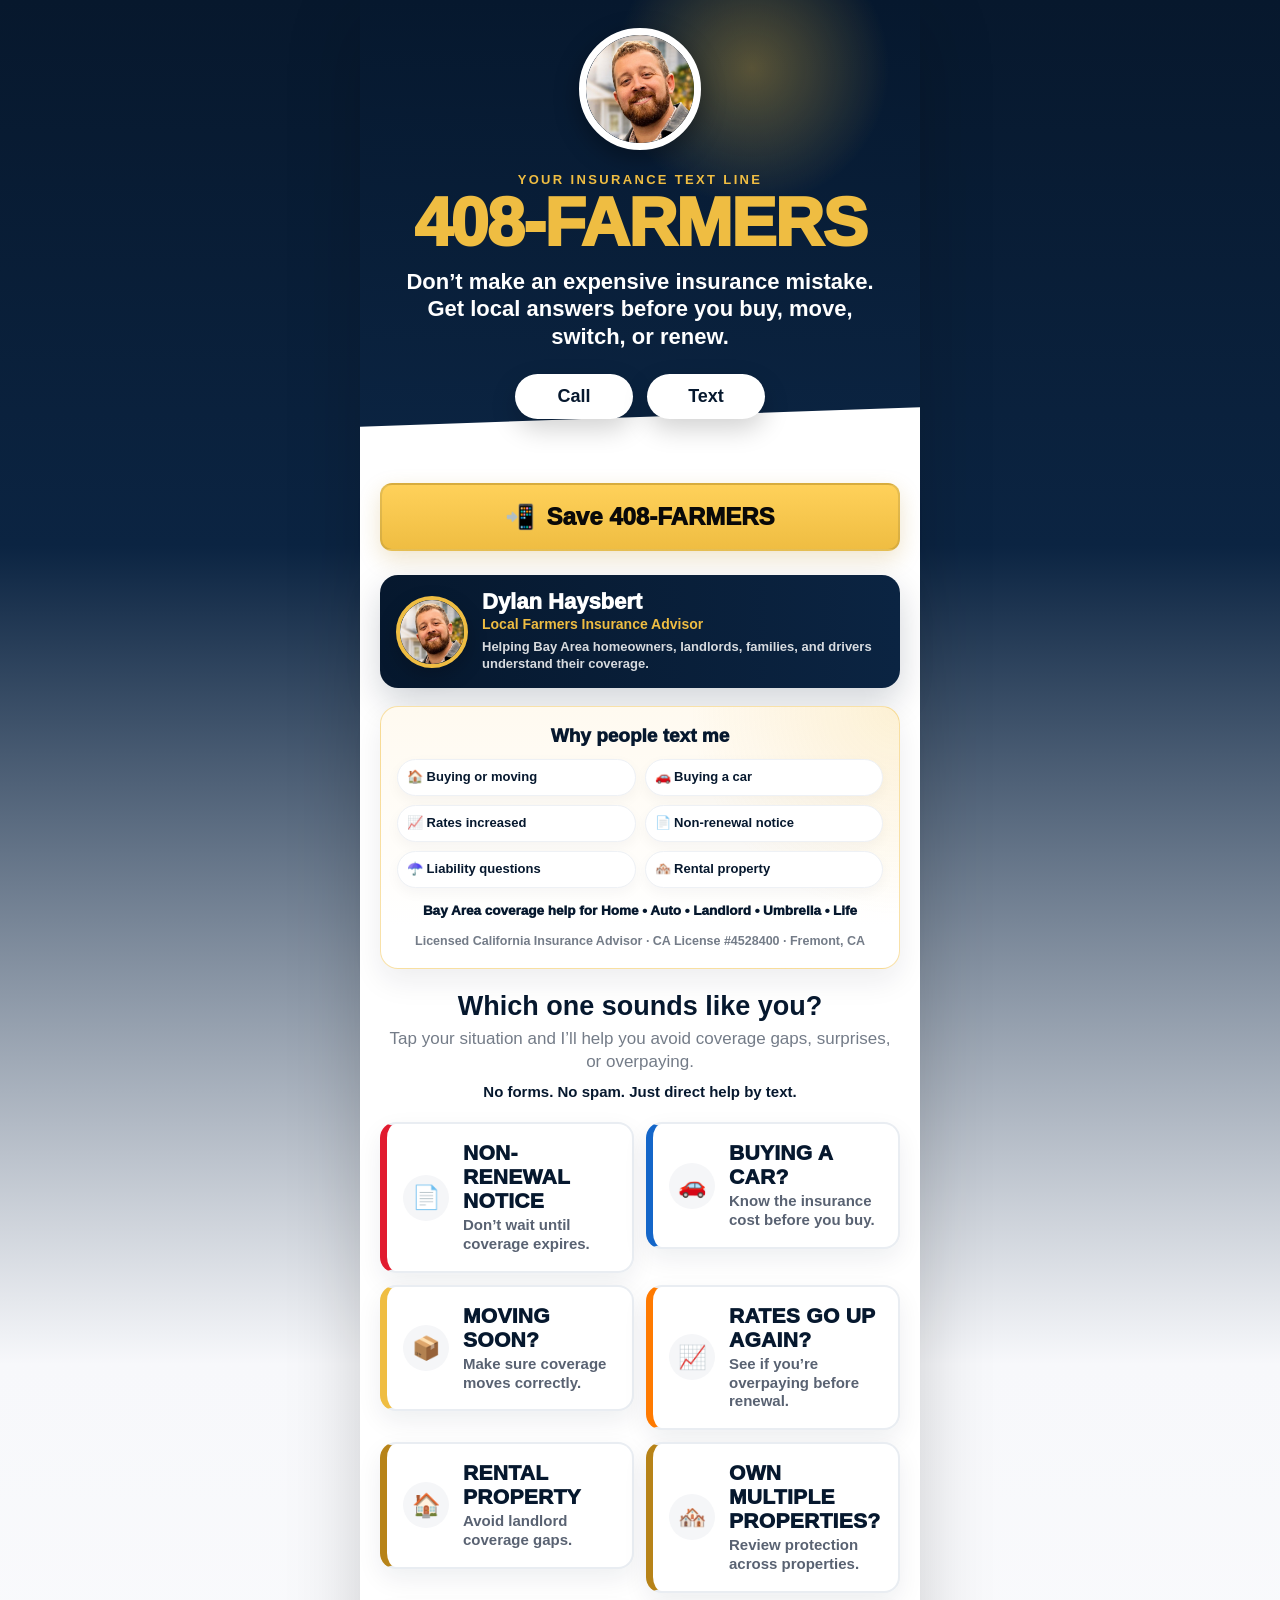
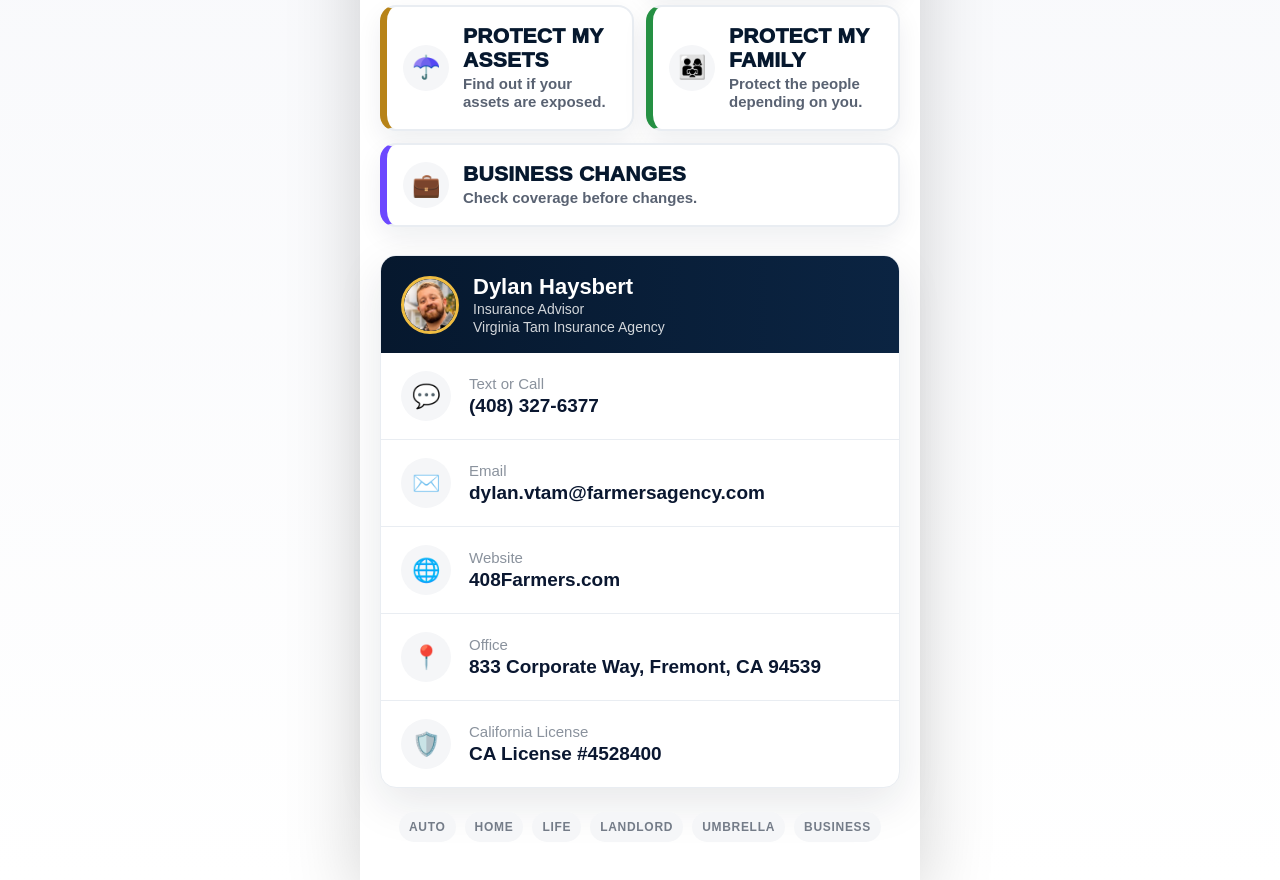
==== index.html @ d29f22a7 "Add files via upload" ====
<!doctype html>
<html lang="en">
<head>
  <meta charset="utf-8" />
  <meta name="viewport" content="width=device-width, initial-scale=1" />
  <title>408-FARMERS | Your Insurance Text Line</title>
  <meta name="description" content="Save Dylan Haysbert, Insurance Advisor with Virginia Tam Insurance Agency. Before you buy, move, switch, or make insurance changes, text 408-FARMERS." />
  <meta property="og:title" content="408-FARMERS | Your Insurance Text Line" />
  <meta property="og:description" content="Before you make changes, text me first. Tap your situation and send a quick pre-filled text." />
  <meta property="og:type" content="website" />
  <meta property="og:image" content="/assets/dylan-headshot.png" />
  <link rel="icon" href="/assets/dylan-headshot.png" />
  <link rel="stylesheet" href="styles.css" />
</head>
<body>
  <main class="page" aria-label="408-FARMERS text line">
    <section class="hero">
      <div class="hero-bg"></div>
      <img class="avatar" src="assets/dylan-headshot.png" alt="Dylan Haysbert" />
      <p class="kicker">Your Insurance Text Line</p>
      <h1>408-FARMERS</h1>
      <p class="subhead">Don’t make an expensive insurance mistake. Get local answers before you buy, move, switch, or renew.</p>

      <div class="quick-actions" aria-label="Quick actions">
        <a href="tel:4083276377" aria-label="Call Dylan" onclick="trackEvent('CallClicked', {location: 'hero'})">Call</a>
        <a href="sms:+14083276377&body=Hi%20Dylan%2C%20I%20have%20an%20insurance%20question." aria-label="Text Dylan" onclick="trackEvent('TextClicked', {category: 'general', location: 'hero'})">Text</a>
      </div>
    </section>

    <section class="content">
      <a class="primary-btn" href="contact.vcf" download="Dylan-Haysbert-408-FARMERS.vcf" onclick="trackEvent('SaveContactClicked')">
        <span>📲</span> Save 408-FARMERS
      </a>


      <section class="top-advisor-card" aria-label="Dylan Haysbert local insurance advisor">
        <img src="assets/dylan-headshot.png" alt="Dylan Haysbert" />
        <div>
          <strong>Dylan Haysbert</strong>
          <span>Local Farmers Insurance Advisor</span>
          <small>Helping Bay Area homeowners, landlords, families, and drivers understand their coverage.</small>
        </div>
      </section>


      <section class="reason-card" aria-label="Why people text Dylan">
        <p class="reason-kicker">Why people text me</p>
        <div class="reason-grid">
          <span>🏠 Buying or moving</span>
          <span>🚗 Buying a car</span>
          <span>📈 Rates increased</span>
          <span>📄 Non-renewal notice</span>
          <span>☂️ Liability questions</span>
          <span>🏘️ Rental property</span>
        </div>
        <p class="proof-line">Bay Area coverage help for Home • Auto • Landlord • Umbrella • Life</p>
        <p class="license-line">Licensed California Insurance Advisor · CA License #4528400 · Fremont, CA</p>
      </section>

      <section class="intro">
        <h2>Which one sounds like you?</h2>
        <p>Tap your situation and I’ll help you avoid coverage gaps, surprises, or overpaying.</p>
        <p class="trust-note">No forms. No spam. Just direct help by text.</p>
      </section>

      <section class="intent-grid" aria-label="Insurance help buttons">
        <article class="intent-item notice" data-key="notice">
          <button class="intent-card" type="button" aria-expanded="false" aria-controls="panel-notice">
            <span class="emoji">📄</span>
            <span><strong>NON-RENEWAL NOTICE</strong><small>Don’t wait until coverage expires.</small></span>
          </button>
          <div class="inline-launcher" id="panel-notice" hidden>
            <p class="inline-kicker">📄 NON-RENEWAL REVIEW</p>
            <p class="launcher-question">When does your policy expire?</p>
            <label class="field-label" for="input-notice">Policy expiration date</label>
            <input id="input-notice" class="smart-input" type="text" autocomplete="off" placeholder="Example: August 15" data-input="notice" />
            <p class="field-help">You can text me a photo of the notice after this.</p>
            <a class="send-text-btn" data-send="notice" href="#">TEXT DYLAN NOW</a>
            <p class="response-note">Real local agent. No call center. I’ll reply as soon as possible.</p>
            <button class="skip-btn" type="button" data-skip="notice">Skip this step</button>
          </div>
        </article>
        <article class="intent-item auto" data-key="car">
          <button class="intent-card" type="button" aria-expanded="false" aria-controls="panel-car">
            <span class="emoji">🚗</span>
            <span><strong>BUYING A CAR?</strong><small>Know the insurance cost before you buy.</small></span>
          </button>
          <div class="inline-launcher" id="panel-car" hidden>
            <p class="inline-kicker">🚗 AUTO ESTIMATE</p>
            <p class="launcher-question">What car are you considering?</p>
            <label class="field-label" for="input-car">Vehicle year / make / model</label>
            <input id="input-car" class="smart-input" type="text" autocomplete="off" placeholder="Example: 2024 Toyota Tacoma" data-input="car" />
            <p class="field-help">A rough vehicle description is enough to start.</p>
            <a class="send-text-btn" data-send="car" href="#">GET MY AUTO ESTIMATE</a>
            <p class="response-note">Real local agent. No call center. I’ll reply as soon as possible.</p>
            <button class="skip-btn" type="button" data-skip="car">Skip this step</button>
          </div>
        </article>
        <article class="intent-item move" data-key="move">
          <button class="intent-card" type="button" aria-expanded="false" aria-controls="panel-move">
            <span class="emoji">📦</span>
            <span><strong>MOVING SOON?</strong><small>Make sure coverage moves correctly.</small></span>
          </button>
          <div class="inline-launcher" id="panel-move" hidden>
            <p class="inline-kicker">📦 MOVE REVIEW</p>
            <p class="launcher-question">Where are you moving?</p>
            <label class="field-label" for="input-move">New city or ZIP code</label>
            <input id="input-move" class="smart-input" type="text" autocomplete="off" placeholder="Example: San Jose 95124" data-input="move" />
            <p class="field-help">City or ZIP is enough to start.</p>
            <a class="send-text-btn" data-send="move" href="#">GET MY MOVE REVIEW</a>
            <p class="response-note">Real local agent. No call center. I’ll reply as soon as possible.</p>
            <button class="skip-btn" type="button" data-skip="move">Skip this step</button>
          </div>
        </article>
        <article class="intent-item rates" data-key="rates">
          <button class="intent-card" type="button" aria-expanded="false" aria-controls="panel-rates">
            <span class="emoji">📈</span>
            <span><strong>RATES GO UP AGAIN?</strong><small>See if you’re overpaying before renewal.</small></span>
          </button>
          <div class="inline-launcher" id="panel-rates" hidden>
            <p class="inline-kicker">📈 RATE REVIEW</p>
            <p class="launcher-question">Who is your current carrier?</p>
            <label class="field-label" for="input-rates">Current carrier</label>
            <input id="input-rates" class="smart-input" type="text" autocomplete="off" placeholder="Example: State Farm, GEICO, AAA" data-input="rates" />
            <p class="field-help">You can text me your declarations page after this.</p>
            <a class="send-text-btn" data-send="rates" href="#">GET MY FREE REVIEW</a>
            <p class="response-note">Real local agent. No call center. I’ll reply as soon as possible.</p>
            <button class="skip-btn" type="button" data-skip="rates">Skip this step</button>
          </div>
        </article>
        <article class="intent-item landlord" data-key="rental">
          <button class="intent-card" type="button" aria-expanded="false" aria-controls="panel-rental">
            <span class="emoji">🏠</span>
            <span><strong>RENTAL PROPERTY</strong><small>Avoid landlord coverage gaps.</small></span>
          </button>
          <div class="inline-launcher" id="panel-rental" hidden>
            <p class="inline-kicker">🏠 LANDLORD REVIEW</p>
            <p class="launcher-question">Where is the rental located?</p>
            <label class="field-label" for="input-rental">Rental city or ZIP code</label>
            <input id="input-rental" class="smart-input" type="text" autocomplete="off" placeholder="Example: Fremont 94539" data-input="rental" />
            <p class="field-help">You do not need to enter the full address here.</p>
            <a class="send-text-btn" data-send="rental" href="#">GET MY LANDLORD REVIEW</a>
            <p class="response-note">Real local agent. No call center. I’ll reply as soon as possible.</p>
            <button class="skip-btn" type="button" data-skip="rental">Skip this step</button>
          </div>
        </article>
        <article class="intent-item multi" data-key="multi">
          <button class="intent-card" type="button" aria-expanded="false" aria-controls="panel-multi">
            <span class="emoji">🏘️</span>
            <span><strong>OWN MULTIPLE PROPERTIES?</strong><small>Review protection across properties.</small></span>
          </button>
          <div class="inline-launcher" id="panel-multi" hidden>
            <p class="inline-kicker">🏘️ PROPERTY REVIEW</p>
            <p class="launcher-question">How many properties do you own?</p>
            <label class="field-label" for="input-multi">Number of properties</label>
            <input id="input-multi" class="smart-input" type="text" autocomplete="off" placeholder="Example: 3 properties" data-input="multi" />
            <p class="field-help">A rough count is enough to start the review.</p>
            <a class="send-text-btn" data-send="multi" href="#">GET MY PROPERTY REVIEW</a>
            <p class="response-note">Real local agent. No call center. I’ll reply as soon as possible.</p>
            <button class="skip-btn" type="button" data-skip="multi">Skip this step</button>
          </div>
        </article>
        <article class="intent-item umbrella" data-key="umbrella">
          <button class="intent-card" type="button" aria-expanded="false" aria-controls="panel-umbrella">
            <span class="emoji">☂️</span>
            <span><strong>PROTECT MY ASSETS</strong><small>Find out if your assets are exposed.</small></span>
          </button>
          <div class="inline-launcher" id="panel-umbrella" hidden>
            <p class="inline-kicker">☂️ ASSET REVIEW</p>
            <p class="launcher-question">What asset or risk worries you most?</p>
            <label class="field-label" for="input-umbrella">Main concern</label>
            <input id="input-umbrella" class="smart-input" type="text" autocomplete="off" placeholder="Example: home, rental, teen driver, assets" data-input="umbrella" />
            <p class="field-help">One short phrase is enough.</p>
            <a class="send-text-btn" data-send="umbrella" href="#">CHECK MY COVERAGE</a>
            <p class="response-note">Real local agent. No call center. I’ll reply as soon as possible.</p>
            <button class="skip-btn" type="button" data-skip="umbrella">Skip this step</button>
          </div>
        </article>
        <article class="intent-item family" data-key="family">
          <button class="intent-card" type="button" aria-expanded="false" aria-controls="panel-family">
            <span class="emoji">👨‍👩‍👧</span>
            <span><strong>PROTECT MY FAMILY</strong><small>Protect the people depending on you.</small></span>
          </button>
          <div class="inline-launcher" id="panel-family" hidden>
            <p class="inline-kicker">👨‍👩‍👧 FAMILY REVIEW</p>
            <p class="launcher-question">Who do you want protected?</p>
            <label class="field-label" for="input-family">Family protection goal</label>
            <input id="input-family" class="smart-input" type="text" autocomplete="off" placeholder="Example: spouse and kids" data-input="family" />
            <p class="field-help">Keep it simple. We can discuss details later.</p>
            <a class="send-text-btn" data-send="family" href="#">ASK DYLAN ABOUT LIFE</a>
            <p class="response-note">Real local agent. No call center. I’ll reply as soon as possible.</p>
            <button class="skip-btn" type="button" data-skip="family">Skip this step</button>
          </div>
        </article>
        <article class="intent-item business" data-key="business">
          <button class="intent-card" type="button" aria-expanded="false" aria-controls="panel-business">
            <span class="emoji">💼</span>
            <span><strong>BUSINESS CHANGES</strong><small>Check coverage before changes.</small></span>
          </button>
          <div class="inline-launcher" id="panel-business" hidden>
            <p class="inline-kicker">💼 BUSINESS REVIEW</p>
            <p class="launcher-question">What changed in your business?</p>
            <label class="field-label" for="input-business">Business change</label>
            <input id="input-business" class="smart-input" type="text" autocomplete="off" placeholder="Example: new lease, contract, employee" data-input="business" />
            <p class="field-help">A short note helps me point you in the right direction.</p>
            <a class="send-text-btn" data-send="business" href="#">ASK DYLAN ABOUT BUSINESS</a>
            <p class="response-note">Real local agent. No call center. I’ll reply as soon as possible.</p>
            <button class="skip-btn" type="button" data-skip="business">Skip this step</button>
          </div>
        </article>
      </section>

      <section class="info-card">
        <div class="profile-row">
          <img src="assets/dylan-headshot.png" alt="" />
          <div>
            <strong>Dylan Haysbert</strong>
            <small>Insurance Advisor</small>
            <small>Virginia Tam Insurance Agency</small>
          </div>
        </div>

        <a class="info-row" href="sms:+14083276377&body=Hi%20Dylan%2C%20I%20have%20an%20insurance%20question." onclick="trackEvent('TextClicked', {category: 'general', location: 'info_card'})">
          <span class="icon">💬</span>
          <span><small>Text or Call</small><strong>(408) 327-6377</strong></span>
        </a>
        <a class="info-row" href="mailto:dylan.vtam@farmersagency.com" onclick="trackEvent('EmailClicked', {location: 'info_card'})">
          <span class="icon">✉️</span>
          <span><small>Email</small><strong>dylan.vtam@farmersagency.com</strong></span>
        </a>
        <a class="info-row" href="https://408farmers.com">
          <span class="icon">🌐</span>
          <span><small>Website</small><strong>408Farmers.com</strong></span>
        </a>
        <div class="info-row"><span class="icon">📍</span><span><small>Office</small><strong>833 Corporate Way, Fremont, CA 94539</strong></span></div>
        <div class="info-row"><span class="icon">🛡️</span><span><small>California License</small><strong>CA License #4528400</strong></span></div>
      </section>

      <section class="service-strip" aria-label="Services">
        <span>Auto</span><span>Home</span><span>Life</span><span>Landlord</span><span>Umbrella</span><span>Business</span>
      </section>
    </section>
  </main>

  <script>
    const PHONE = '+14083276377';
    const launchers = {
      notice: { keyword: 'NOTICE', message: value => value ? `Hi Dylan, I received a non-renewal notice and my policy expires on ${value}. I would like to review my options.` : 'Hi Dylan, I received a non-renewal notice and would like to review my options.' },
      car: { keyword: 'CAR', message: value => value ? `Hi Dylan, I am considering a ${value} and would like an insurance estimate before I purchase.` : 'Hi Dylan, I am buying a car and would like an insurance estimate before I purchase.' },
      move: { keyword: 'MOVE', message: value => value ? `Hi Dylan, I am moving to ${value} and would like a coverage review before I update my address.` : 'Hi Dylan, I am moving soon and would like a coverage review before I update my address.' },
      rates: { keyword: 'REVIEW', message: value => value ? `Hi Dylan, my insurance rates went up with ${value} and I would like a coverage review.` : 'Hi Dylan, my insurance rates went up and I would like a coverage review.' },
      rental: { keyword: 'RENTAL', message: value => value ? `Hi Dylan, I own a rental property in ${value} and would like to discuss landlord insurance options.` : 'Hi Dylan, I own a rental property and would like to discuss landlord insurance options.' },
      multi: { keyword: 'REVIEW', message: value => value ? `Hi Dylan, I own ${value} and would like a multi-property insurance review.` : 'Hi Dylan, I own multiple properties and would like a multi-property insurance review.' },
      umbrella: { keyword: 'UMBRELLA', message: value => value ? `Hi Dylan, I would like to know if umbrella insurance makes sense for me. My main concern is ${value}.` : 'Hi Dylan, I would like to know if umbrella insurance makes sense for me.' },
      family: { keyword: 'FAMILY', message: value => value ? `Hi Dylan, I would like information about life insurance options to help protect my ${value}.` : 'Hi Dylan, I would like information about life insurance options for my family.' },
      business: { keyword: 'BUSINESS', message: value => value ? `Hi Dylan, I would like help with business insurance. My business change is: ${value}.` : 'Hi Dylan, I would like help with business insurance before I make changes.' }
    };


    function trackEvent(eventName, data = {}) {
      window.dataLayer = window.dataLayer || [];
      window.dataLayer.push({ event: eventName, ...data });
      if (window.fbq) {
        window.fbq('trackCustom', eventName, data);
      }
      console.log(eventName, data);
    }

    function smsHref(message) {
      return `sms:${PHONE}&body=${encodeURIComponent(message)}`;
    }

    function updateHref(key) {
      const config = launchers[key];
      const input = document.querySelector(`[data-input="${key}"]`);
      const send = document.querySelector(`[data-send="${key}"]`);
      if (!config || !input || !send) return;
      send.href = smsHref(config.message(input.value.trim()));
    }

    function closeAll(exceptKey) {
      document.querySelectorAll('.intent-item').forEach(item => {
        if (item.dataset.key !== exceptKey) {
          item.classList.remove('is-open');
          const button = item.querySelector('.intent-card');
          const panel = item.querySelector('.inline-launcher');
          if (button) button.setAttribute('aria-expanded', 'false');
          if (panel) panel.hidden = true;
        }
      });
    }

    document.querySelectorAll('.intent-item').forEach(item => {
      const key = item.dataset.key;
      const button = item.querySelector('.intent-card');
      const panel = item.querySelector('.inline-launcher');
      const input = item.querySelector('[data-input]');
      const skip = item.querySelector('[data-skip]');

      button.addEventListener('click', () => {
        const isOpening = !item.classList.contains('is-open');
        closeAll(key);
        item.classList.toggle('is-open', isOpening);
        panel.hidden = !isOpening;
        button.setAttribute('aria-expanded', String(isOpening));
        if (isOpening) {
          trackEvent('CategoryOpened', { category: key });
          updateHref(key);
          setTimeout(() => input.focus({ preventScroll: true }), 75);
          item.scrollIntoView({ behavior: 'smooth', block: 'nearest' });
        }
      });

      input.addEventListener('input', () => updateHref(key));
      const send = item.querySelector('[data-send]');
      send.addEventListener('click', () => trackEvent('TextButtonClicked', { category: key, hasDetail: Boolean(input.value.trim()) }));
      skip.addEventListener('click', () => {
        trackEvent('TextButtonClicked', { category: key, skipped: true, hasDetail: false });
        window.location.href = smsHref(launchers[key].message(''));
      });
      updateHref(key);
    });
  </script>
</body>
</html>
---- styles.css ----
:root {
  --navy: #06182e;
  --navy-2: #0b2442;
  --gold: #efbd42;
  --gold-dark: #b78318;
  --text: #0a1730;
  --muted: #747c88;
  --white: #ffffff;
  --red: #e11b2f;
  --blue: #1466c9;
  --green: #259043;
  --shadow: 0 18px 70px rgba(0,0,0,.18);
}
* { box-sizing: border-box; }
html { scroll-behavior: smooth; }
body {
  margin: 0;
  font-family: -apple-system, BlinkMacSystemFont, "Segoe UI", Roboto, Helvetica, Arial, sans-serif;
  color: var(--text);
  background: linear-gradient(180deg, #07182d 0%, #0b2442 22%, #f7f8fb 55%, #ffffff 100%);
  min-height: 100vh;
}
.page { max-width: 560px; margin: 0 auto; background: #fff; min-height: 100vh; box-shadow: var(--shadow); }
.hero { position: relative; text-align: center; padding: 28px 20px 34px; color: #fff; overflow: hidden; background: var(--navy); }
.hero-bg { position: absolute; inset: 0; background: radial-gradient(circle at 70% 15%, rgba(239,189,66,.35), transparent 25%), linear-gradient(180deg, #06182e 0%, #0b2442 100%); }
.hero::after { content: ""; position: absolute; left: -8%; right: -8%; bottom: -36px; height: 72px; background: #fff; transform: rotate(-2deg); }
.avatar { position: relative; z-index: 1; width: 122px; height: 122px; border-radius: 50%; object-fit: cover; border: 7px solid #fff; box-shadow: 0 8px 25px rgba(0,0,0,.35); }
.kicker { position: relative; z-index: 1; margin: 18px 0 2px; color: var(--gold); text-transform: uppercase; letter-spacing: .18em; font-size: 13px; font-weight: 900; }
h1 { position: relative; z-index: 1; margin: 0; font-size: clamp(42px, 13vw, 68px); line-height: .98; color: var(--gold); letter-spacing: -1.5px; font-weight: 950; }
.subhead { position: relative; z-index: 1; margin: 12px auto 0; max-width: 430px; font-size: 22px; line-height: 1.25; font-weight: 800; }
.quick-actions { position: relative; z-index: 1; display: flex; justify-content: center; gap: 14px; margin: 24px auto 0; }
.quick-actions a { min-width: 118px; padding: 12px 20px; border-radius: 999px; background: #fff; color: var(--navy); text-decoration: none; font-size: 18px; font-weight: 900; box-shadow: 0 10px 26px rgba(0,0,0,.18); }
.content { padding: 12px 20px 38px; }
.primary-btn { display: flex; align-items: center; justify-content: center; gap: 11px; margin: 18px auto 24px; width: 100%; min-height: 68px; background: var(--gold); color: #090909; text-decoration: none; border-radius: 12px; font-size: 24px; font-weight: 950; box-shadow: 0 8px 22px rgba(183,131,24,.22); }
.intro { text-align: center; margin: 4px 0 18px; }
.intro h2 { margin: 0 0 6px; color: var(--navy); font-size: 27px; }
.intro p { margin: 0; color: var(--muted); font-size: 17px; line-height: 1.35; }
.intent-grid { display: grid; gap: 12px; margin: 20px 0 28px; }
.intent-item { border-radius: 16px; }
.intent-card { appearance: none; width: 100%; text-align: left; cursor: pointer; display: flex; gap: 14px; align-items: center; padding: 17px 16px; border: 2px solid #e9edf2; border-left-width: 7px; border-radius: 16px; background: #fff; color: var(--navy); text-decoration: none; box-shadow: 0 10px 26px rgba(20,30,50,.07); font: inherit; }
.intent-card .emoji { width: 46px; height: 46px; flex: 0 0 46px; border-radius: 50%; display: grid; place-items: center; background: #f5f6f8; font-size: 23px; }
.intent-card strong { display: block; font-size: 21px; font-weight: 950; letter-spacing: .3px; }
.intent-card small { display: block; margin-top: 3px; font-size: 15px; line-height: 1.25; color: var(--muted); }
.intent-card:active { transform: scale(.99); }
.intent-item.is-open .intent-card { border-bottom-left-radius: 0; border-bottom-right-radius: 0; box-shadow: 0 10px 26px rgba(20,30,50,.05); }
.notice .intent-card { border-left-color: var(--red); }
.auto .intent-card { border-left-color: var(--blue); }
.move .intent-card { border-left-color: var(--gold); }
.rates .intent-card { border-left-color: #ff7a00; }
.review .intent-card { border-left-color: var(--navy); }
.landlord .intent-card, .multi .intent-card, .umbrella .intent-card { border-left-color: var(--gold-dark); }
.family .intent-card { border-left-color: var(--green); }
.business .intent-card { border-left-color: #6c48ff; }
.inline-launcher {
  border: 2px solid rgba(239,189,66,.48);
  border-top: 0;
  border-radius: 0 0 18px 18px;
  background: linear-gradient(180deg, #fffdf7 0%, #ffffff 72%);
  padding: 20px;
  box-shadow: 0 18px 42px rgba(20,30,50,.10);
  animation: expandIn .16s ease-out;
}
@keyframes expandIn { from { opacity: .72; transform: translateY(-4px); } to { opacity: 1; transform: translateY(0); } }
.inline-kicker {
  display: inline-flex;
  align-items: center;
  width: fit-content;
  margin: 0 0 12px;
  padding: 7px 13px;
  border-radius: 999px;
  background: var(--gold);
  color: var(--navy);
  text-transform: uppercase;
  letter-spacing: .12em;
  font-size: 11px;
  font-weight: 950;
}
.inline-launcher h3 {
  margin: 0 0 6px;
  color: var(--navy);
  font-size: 27px;
  line-height: 1.08;
  font-weight: 950;
}
.field-label {
  display: block;
  margin: 16px 0 8px;
  color: var(--navy);
  font-weight: 950;
  font-size: 15px;
}
.smart-input {
  width: 100%;
  min-height: 62px;
  border: 2px solid #d7dde7;
  border-radius: 16px;
  padding: 0 16px;
  font-size: 20px;
  outline: none;
  background: #fff;
}
.smart-input:focus { border-color: var(--gold); box-shadow: 0 0 0 4px rgba(239,189,66,.22); }
.field-help { margin: 8px 0 0; color: var(--muted); font-size: 14px; line-height: 1.35; }
.send-text-btn {
  display: flex;
  align-items: center;
  justify-content: center;
  width: 100%;
  min-height: 64px;
  margin-top: 16px;
  border-radius: 16px;
  background: var(--gold);
  color: #070707;
  text-decoration: none;
  font-size: 22px;
  font-weight: 950;
  box-shadow: 0 10px 26px rgba(183,131,24,.24);
}
.skip-btn {
  width: 100%;
  margin-top: 8px;
  border: 0;
  background: transparent;
  color: var(--muted);
  font-size: 14px;
  font-weight: 800;
  padding: 11px;
  cursor: pointer;
}
.info-card { background: #fff; border-radius: 16px; box-shadow: 0 16px 45px rgba(20,30,50,.10); overflow: hidden; border: 1px solid #e9edf2; }
.profile-row { display: flex; align-items: center; gap: 14px; padding: 18px 20px; background: linear-gradient(90deg, var(--navy) 0%, var(--navy-2) 100%); color: #fff; }
.profile-row img { width: 58px; height: 58px; border-radius: 50%; object-fit: cover; border: 3px solid var(--gold); }
.profile-row strong { display: block; font-size: 22px; line-height: 1.15; }
.profile-row small { display: block; margin-top: 2px; color: rgba(255,255,255,.82); font-size: 14px; }
.info-row { display: flex; align-items: center; gap: 18px; padding: 18px 20px; text-decoration: none; color: var(--text); border-bottom: 1px solid #e9edf2; }
.info-row:last-child { border-bottom: 0; }
.icon { flex: 0 0 50px; height: 50px; border-radius: 50%; background: #f5f6f8; color: #7f8792; display: grid; place-items: center; font-size: 23px; }
.info-row small { display: block; color: #8a929d; font-size: 15px; margin-bottom: 2px; }
.info-row strong { display: block; font-size: 19px; line-height: 1.25; word-break: break-word; }
.service-strip { display: flex; flex-wrap: wrap; gap: 9px; justify-content: center; color: var(--muted); margin-top: 24px; font-weight: 800; text-transform: uppercase; letter-spacing: .7px; font-size: 12px; }
.service-strip span { background: #f5f6f8; padding: 8px 10px; border-radius: 999px; }
@media (min-width: 520px) {
  .intent-grid { grid-template-columns: 1fr 1fr; align-items: start; }
  .business { grid-column: 1 / -1; }
}
@media (max-width: 380px) {
  .content { padding-left: 14px; padding-right: 14px; }
  .primary-btn { font-size: 21px; }
  .intent-card strong { font-size: 19px; }
  .info-row strong { font-size: 17px; }
  .subhead { font-size: 20px; }
}


.launcher-desc {
  margin: 0 0 12px;
  color: var(--muted);
  font-size: 16px;
  line-height: 1.35;
}

.intent-item.is-open .intent-card {
  border-color: rgba(239,189,66,.55);
  background: #fffefa;
}

@media (max-width: 520px) {
  .inline-launcher {
    padding: 18px 16px 16px;
  }
  .inline-launcher h3 {
    font-size: 25px;
  }
  .send-text-btn {
    font-size: 20px;
  }
}


/* V7 polished inline expansion refinements */
.inline-launcher {
  border: 2px solid rgba(239,189,66,.58) !important;
  border-top: 0 !important;
  border-radius: 0 0 20px 20px !important;
  background:
    radial-gradient(circle at 92% 0%, rgba(239,189,66,.18), transparent 32%),
    linear-gradient(180deg, #fffaf0 0%, #ffffff 78%) !important;
  padding: 20px !important;
  box-shadow: 0 18px 42px rgba(20,30,50,.11) !important;
}

.inline-kicker {
  display: inline-flex !important;
  align-items: center !important;
  width: fit-content !important;
  margin: 0 0 12px !important;
  padding: 7px 13px !important;
  border-radius: 999px !important;
  background: var(--gold) !important;
  color: var(--navy) !important;
  text-transform: uppercase !important;
  letter-spacing: .10em !important;
  font-size: 11px !important;
  font-weight: 950 !important;
}

.launcher-question {
  margin: 0 0 14px;
  color: var(--navy);
  font-size: 24px;
  line-height: 1.18;
  font-weight: 950;
}

.field-label {
  display: block !important;
  margin: 0 0 8px !important;
  color: var(--muted) !important;
  font-size: 14px !important;
  font-weight: 900 !important;
}

.smart-input {
  display: block !important;
  width: 100% !important;
  min-height: 64px !important;
  border: 2px solid #d7dde7 !important;
  border-radius: 16px !important;
  padding: 0 16px !important;
  font-size: 20px !important;
  outline: none !important;
  background: #fff !important;
}

.smart-input::placeholder {
  color: #a3abb8;
}

.field-help {
  margin: 9px 0 0 !important;
  color: var(--muted) !important;
  font-size: 14px !important;
  line-height: 1.35 !important;
}

.send-text-btn {
  display: flex !important;
  align-items: center !important;
  justify-content: center !important;
  width: 100% !important;
  min-height: 66px !important;
  margin-top: 16px !important;
  border-radius: 16px !important;
  background: var(--gold) !important;
  color: #070707 !important;
  text-decoration: none !important;
  font-size: 21px !important;
  font-weight: 950 !important;
  box-shadow: 0 10px 28px rgba(183,131,24,.26) !important;
}

.skip-btn {
  display: block !important;
  width: auto !important;
  margin: 10px auto 0 !important;
  border: 0 !important;
  background: transparent !important;
  color: #8a929d !important;
  font-size: 13px !important;
  font-weight: 800 !important;
  padding: 8px 10px !important;
  cursor: pointer !important;
}

.inline-launcher h3,
.launcher-desc {
  display: none !important;
}

.intent-item.is-open .intent-card {
  border-color: rgba(239,189,66,.65) !important;
  background: #fffefa !important;
}

@media (max-width: 520px) {
  .inline-launcher {
    padding: 18px 16px 16px !important;
  }
  .launcher-question {
    font-size: 22px;
  }
  .send-text-btn {
    font-size: 19px !important;
  }
}


/* Final conversion polish */
.trust-note {
  margin-top: 8px !important;
  color: var(--navy) !important;
  font-size: 15px !important;
  font-weight: 900 !important;
}

.response-note {
  margin: 8px 0 0;
  color: #7e8794;
  text-align: center;
  font-size: 13px;
  line-height: 1.3;
  font-weight: 700;
}

.send-text-btn {
  letter-spacing: .01em;
}

@media (max-width: 520px) {
  .response-note {
    font-size: 12.5px;
  }
}


/* V9 conversion fixes: trust, clarity, and stronger CTA language */
.reason-card {
  margin: 4px 0 22px;
  padding: 18px 16px;
  border: 1px solid rgba(239,189,66,.45);
  border-radius: 18px;
  background:
    radial-gradient(circle at 100% 0%, rgba(239,189,66,.16), transparent 36%),
    linear-gradient(180deg, #fffaf0 0%, #ffffff 84%);
  box-shadow: 0 12px 30px rgba(20,30,50,.08);
}

.reason-kicker {
  margin: 0 0 12px;
  color: var(--navy);
  font-size: 19px;
  font-weight: 950;
  text-align: center;
}

.reason-grid {
  display: grid;
  grid-template-columns: 1fr 1fr;
  gap: 9px;
}

.reason-grid span {
  display: flex;
  align-items: center;
  gap: 6px;
  padding: 10px 9px;
  border-radius: 999px;
  background: #fff;
  border: 1px solid #eef1f5;
  color: var(--navy);
  font-size: 13px;
  font-weight: 850;
  line-height: 1.15;
  box-shadow: 0 5px 14px rgba(20,30,50,.04);
}

.license-line {
  margin: 14px 0 0;
  color: var(--muted);
  text-align: center;
  font-size: 12.5px;
  font-weight: 800;
  line-height: 1.35;
}

.subhead {
  max-width: 475px;
}

.intent-card small {
  color: #596272;
  font-weight: 750;
}

.send-text-btn {
  text-align: center;
  line-height: 1.05;
}

.response-note {
  max-width: 320px;
  margin-left: auto !important;
  margin-right: auto !important;
}

@media (max-width: 390px) {
  .reason-grid {
    grid-template-columns: 1fr;
  }
}


/* V10 final trust + CTA refinements */
.top-advisor-card {
  display: flex;
  align-items: center;
  gap: 14px;
  margin: 0 0 18px;
  padding: 15px 16px;
  border-radius: 18px;
  background: linear-gradient(90deg, var(--navy) 0%, var(--navy-2) 100%);
  color: #fff;
  box-shadow: 0 14px 34px rgba(6,24,46,.18);
}

.top-advisor-card img {
  width: 72px;
  height: 72px;
  flex: 0 0 72px;
  object-fit: cover;
  border-radius: 50%;
  border: 4px solid var(--gold);
  box-shadow: 0 8px 20px rgba(0,0,0,.22);
}

.top-advisor-card strong {
  display: block;
  font-size: 22px;
  line-height: 1.05;
  font-weight: 950;
}

.top-advisor-card span {
  display: block;
  margin-top: 3px;
  color: var(--gold);
  font-size: 14px;
  font-weight: 900;
}

.top-advisor-card small {
  display: block;
  margin-top: 7px;
  color: rgba(255,255,255,.84);
  font-size: 13px;
  line-height: 1.3;
  font-weight: 700;
}

.proof-line {
  margin: 14px 0 0;
  color: var(--navy);
  text-align: center;
  font-size: 13.5px;
  font-weight: 950;
  line-height: 1.3;
}

.send-text-btn {
  background: linear-gradient(180deg, #ffd15a 0%, var(--gold) 100%) !important;
  color: #051323 !important;
  border: 2px solid rgba(5,19,35,.12) !important;
  box-shadow: 0 12px 30px rgba(183,131,24,.34), inset 0 1px 0 rgba(255,255,255,.45) !important;
  text-transform: uppercase;
}

.send-text-btn::after {
  content: " →";
  font-weight: 950;
}

.send-text-btn:active {
  transform: translateY(1px);
}

.primary-btn {
  background: linear-gradient(180deg, #ffd15a 0%, var(--gold) 100%) !important;
  border: 2px solid rgba(5,19,35,.10);
}

@media (max-width: 390px) {
  .top-advisor-card {
    align-items: flex-start;
  }
  .top-advisor-card img {
    width: 62px;
    height: 62px;
    flex-basis: 62px;
  }
  .top-advisor-card strong {
    font-size: 20px;
  }
}
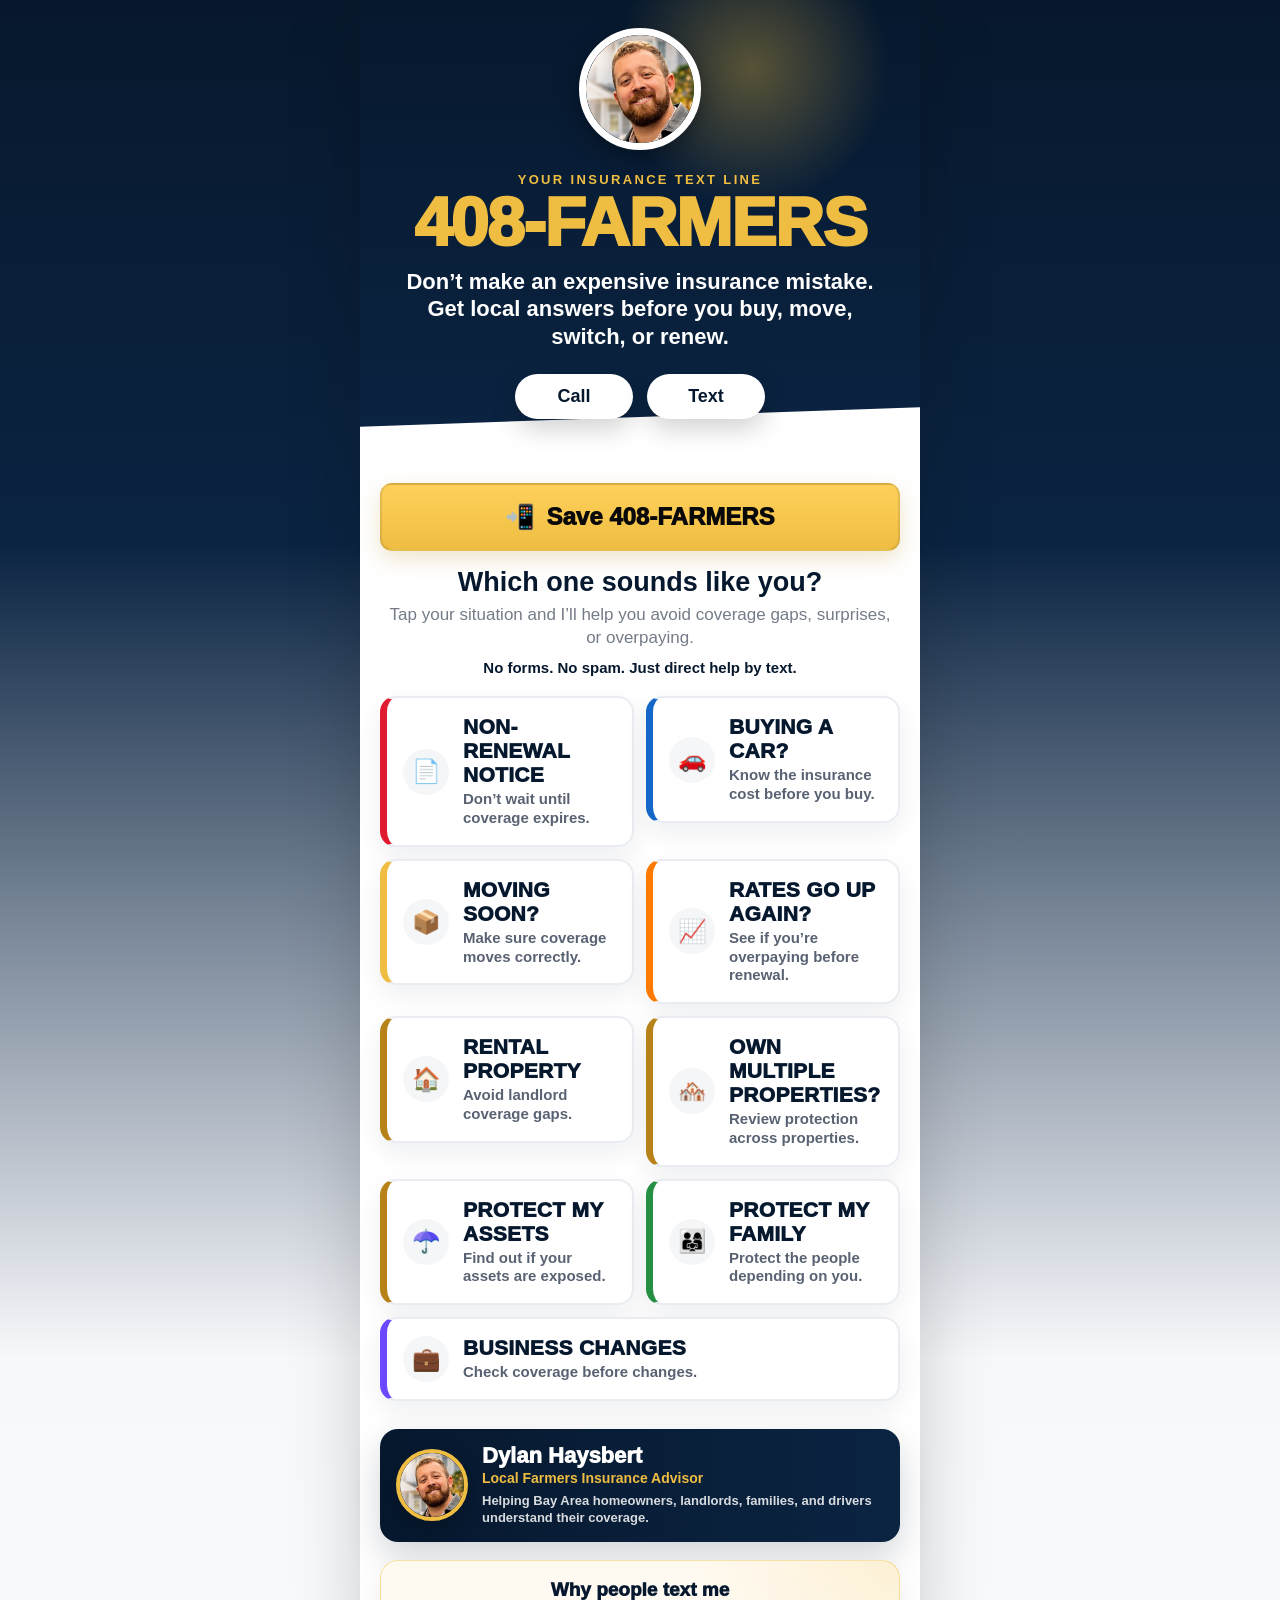
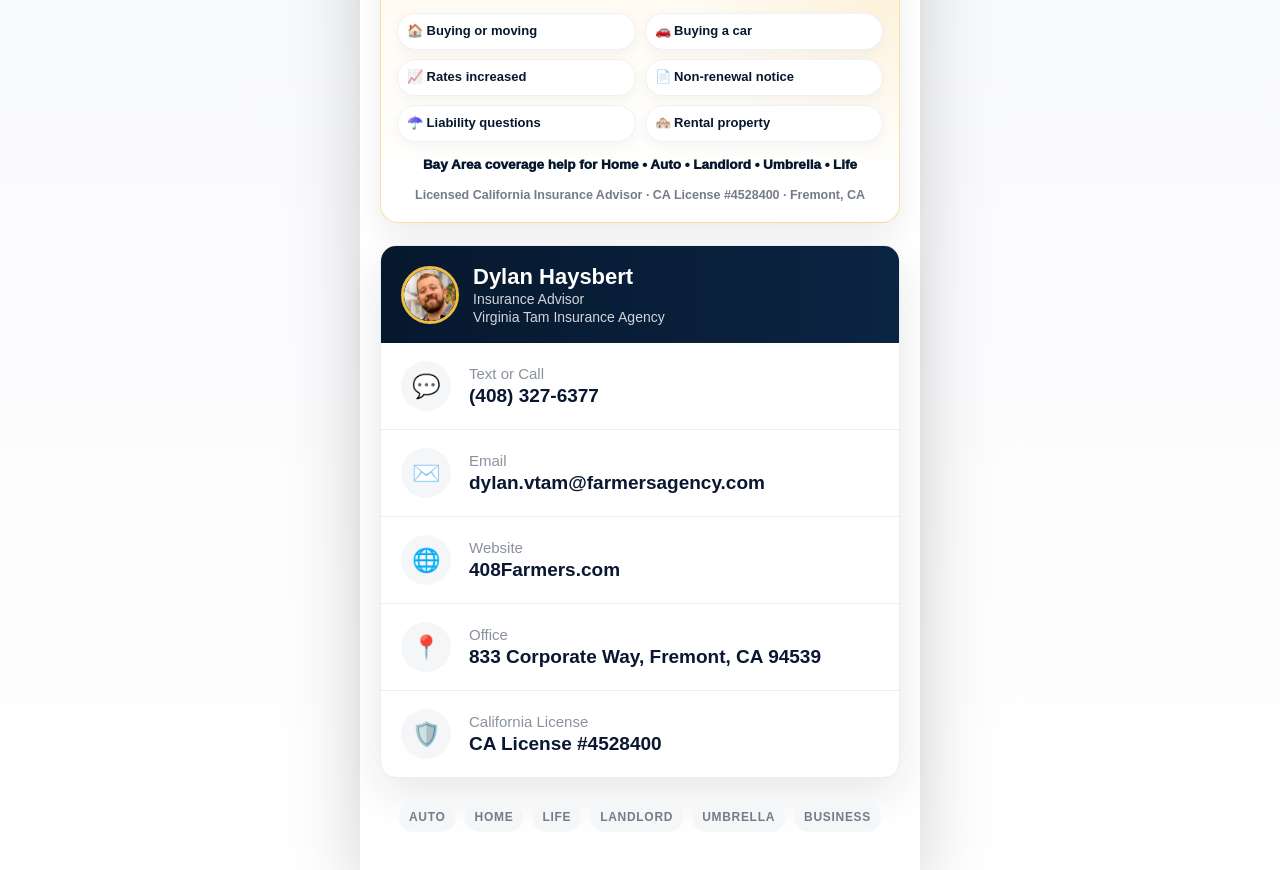
==== commit 9b0e183a: "Add files via upload" ====
--- a/index.html
+++ b/index.html
@@ -31,6 +31,158 @@
       <a class="primary-btn" href="contact.vcf" download="Dylan-Haysbert-408-FARMERS.vcf" onclick="trackEvent('SaveContactClicked')">
         <span>📲</span> Save 408-FARMERS
       </a>
+<section class="intro">
+        <h2>Which one sounds like you?</h2>
+        <p>Tap your situation and I’ll help you avoid coverage gaps, surprises, or overpaying.</p>
+        <p class="trust-note">No forms. No spam. Just direct help by text.</p>
+      </section>
+
+      <section class="intent-grid" aria-label="Insurance help buttons">
+        <article class="intent-item notice" data-key="notice">
+          <button class="intent-card" type="button" aria-expanded="false" aria-controls="panel-notice">
+            <span class="emoji">📄</span>
+            <span><strong>NON-RENEWAL NOTICE</strong><small>Don’t wait until coverage expires.</small></span>
+          </button>
+          <div class="inline-launcher" id="panel-notice" hidden>
+            <p class="inline-kicker">📄 NON-RENEWAL REVIEW</p>
+            <p class="launcher-question">When does your policy expire?</p>
+            <label class="field-label" for="input-notice">Policy expiration date</label>
+            <input id="input-notice" class="smart-input" type="text" autocomplete="off" placeholder="Example: August 15" data-input="notice" />
+            <p class="field-help">You can text me a photo of the notice after this.</p>
+            <a class="send-text-btn" data-send="notice" href="#">TEXT DYLAN NOW</a>
+            <p class="response-note">Real local agent. No call center. I’ll reply as soon as possible.</p>
+            <button class="skip-btn" type="button" data-skip="notice">Skip this step</button>
+          </div>
+        </article>
+        <article class="intent-item auto" data-key="car">
+          <button class="intent-card" type="button" aria-expanded="false" aria-controls="panel-car">
+            <span class="emoji">🚗</span>
+            <span><strong>BUYING A CAR?</strong><small>Know the insurance cost before you buy.</small></span>
+          </button>
+          <div class="inline-launcher" id="panel-car" hidden>
+            <p class="inline-kicker">🚗 AUTO ESTIMATE</p>
+            <p class="launcher-question">What car are you considering?</p>
+            <label class="field-label" for="input-car">Vehicle year / make / model</label>
+            <input id="input-car" class="smart-input" type="text" autocomplete="off" placeholder="Example: 2024 Toyota Tacoma" data-input="car" />
+            <p class="field-help">A rough vehicle description is enough to start.</p>
+            <a class="send-text-btn" data-send="car" href="#">GET MY AUTO ESTIMATE</a>
+            <p class="response-note">Real local agent. No call center. I’ll reply as soon as possible.</p>
+            <button class="skip-btn" type="button" data-skip="car">Skip this step</button>
+          </div>
+        </article>
+        <article class="intent-item move" data-key="move">
+          <button class="intent-card" type="button" aria-expanded="false" aria-controls="panel-move">
+            <span class="emoji">📦</span>
+            <span><strong>MOVING SOON?</strong><small>Make sure coverage moves correctly.</small></span>
+          </button>
+          <div class="inline-launcher" id="panel-move" hidden>
+            <p class="inline-kicker">📦 MOVE REVIEW</p>
+            <p class="launcher-question">Where are you moving?</p>
+            <label class="field-label" for="input-move">New city or ZIP code</label>
+            <input id="input-move" class="smart-input" type="text" autocomplete="off" placeholder="Example: San Jose 95124" data-input="move" />
+            <p class="field-help">City or ZIP is enough to start.</p>
+            <a class="send-text-btn" data-send="move" href="#">GET MY MOVE REVIEW</a>
+            <p class="response-note">Real local agent. No call center. I’ll reply as soon as possible.</p>
+            <button class="skip-btn" type="button" data-skip="move">Skip this step</button>
+          </div>
+        </article>
+        <article class="intent-item rates" data-key="rates">
+          <button class="intent-card" type="button" aria-expanded="false" aria-controls="panel-rates">
+            <span class="emoji">📈</span>
+            <span><strong>RATES GO UP AGAIN?</strong><small>See if you’re overpaying before renewal.</small></span>
+          </button>
+          <div class="inline-launcher" id="panel-rates" hidden>
+            <p class="inline-kicker">📈 RATE REVIEW</p>
+            <p class="launcher-question">Who is your current carrier?</p>
+            <label class="field-label" for="input-rates">Current carrier</label>
+            <input id="input-rates" class="smart-input" type="text" autocomplete="off" placeholder="Example: State Farm, GEICO, AAA" data-input="rates" />
+            <p class="field-help">You can text me your declarations page after this.</p>
+            <a class="send-text-btn" data-send="rates" href="#">GET MY FREE REVIEW</a>
+            <p class="response-note">Real local agent. No call center. I’ll reply as soon as possible.</p>
+            <button class="skip-btn" type="button" data-skip="rates">Skip this step</button>
+          </div>
+        </article>
+        <article class="intent-item landlord" data-key="rental">
+          <button class="intent-card" type="button" aria-expanded="false" aria-controls="panel-rental">
+            <span class="emoji">🏠</span>
+            <span><strong>RENTAL PROPERTY</strong><small>Avoid landlord coverage gaps.</small></span>
+          </button>
+          <div class="inline-launcher" id="panel-rental" hidden>
+            <p class="inline-kicker">🏠 LANDLORD REVIEW</p>
+            <p class="launcher-question">Where is the rental located?</p>
+            <label class="field-label" for="input-rental">Rental city or ZIP code</label>
+            <input id="input-rental" class="smart-input" type="text" autocomplete="off" placeholder="Example: Fremont 94539" data-input="rental" />
+            <p class="field-help">You do not need to enter the full address here.</p>
+            <a class="send-text-btn" data-send="rental" href="#">GET MY LANDLORD REVIEW</a>
+            <p class="response-note">Real local agent. No call center. I’ll reply as soon as possible.</p>
+            <button class="skip-btn" type="button" data-skip="rental">Skip this step</button>
+          </div>
+        </article>
+        <article class="intent-item multi" data-key="multi">
+          <button class="intent-card" type="button" aria-expanded="false" aria-controls="panel-multi">
+            <span class="emoji">🏘️</span>
+            <span><strong>OWN MULTIPLE PROPERTIES?</strong><small>Review protection across properties.</small></span>
+          </button>
+          <div class="inline-launcher" id="panel-multi" hidden>
+            <p class="inline-kicker">🏘️ PROPERTY REVIEW</p>
+            <p class="launcher-question">How many properties do you own?</p>
+            <label class="field-label" for="input-multi">Number of properties</label>
+            <input id="input-multi" class="smart-input" type="text" autocomplete="off" placeholder="Example: 3 properties" data-input="multi" />
+            <p class="field-help">A rough count is enough to start the review.</p>
+            <a class="send-text-btn" data-send="multi" href="#">GET MY PROPERTY REVIEW</a>
+            <p class="response-note">Real local agent. No call center. I’ll reply as soon as possible.</p>
+            <button class="skip-btn" type="button" data-skip="multi">Skip this step</button>
+          </div>
+        </article>
+        <article class="intent-item umbrella" data-key="umbrella">
+          <button class="intent-card" type="button" aria-expanded="false" aria-controls="panel-umbrella">
+            <span class="emoji">☂️</span>
+            <span><strong>PROTECT MY ASSETS</strong><small>Find out if your assets are exposed.</small></span>
+          </button>
+          <div class="inline-launcher" id="panel-umbrella" hidden>
+            <p class="inline-kicker">☂️ ASSET REVIEW</p>
+            <p class="launcher-question">What asset or risk worries you most?</p>
+            <label class="field-label" for="input-umbrella">Main concern</label>
+            <input id="input-umbrella" class="smart-input" type="text" autocomplete="off" placeholder="Example: home, rental, teen driver, assets" data-input="umbrella" />
+            <p class="field-help">One short phrase is enough.</p>
+            <a class="send-text-btn" data-send="umbrella" href="#">CHECK MY COVERAGE</a>
+            <p class="response-note">Real local agent. No call center. I’ll reply as soon as possible.</p>
+            <button class="skip-btn" type="button" data-skip="umbrella">Skip this step</button>
+          </div>
+        </article>
+        <article class="intent-item family" data-key="family">
+          <button class="intent-card" type="button" aria-expanded="false" aria-controls="panel-family">
+            <span class="emoji">👨‍👩‍👧</span>
+            <span><strong>PROTECT MY FAMILY</strong><small>Protect the people depending on you.</small></span>
+          </button>
+          <div class="inline-launcher" id="panel-family" hidden>
+            <p class="inline-kicker">👨‍👩‍👧 FAMILY REVIEW</p>
+            <p class="launcher-question">Who do you want protected?</p>
+            <label class="field-label" for="input-family">Family protection goal</label>
+            <input id="input-family" class="smart-input" type="text" autocomplete="off" placeholder="Example: spouse and kids" data-input="family" />
+            <p class="field-help">Keep it simple. We can discuss details later.</p>
+            <a class="send-text-btn" data-send="family" href="#">ASK DYLAN ABOUT LIFE</a>
+            <p class="response-note">Real local agent. No call center. I’ll reply as soon as possible.</p>
+            <button class="skip-btn" type="button" data-skip="family">Skip this step</button>
+          </div>
+        </article>
+        <article class="intent-item business" data-key="business">
+          <button class="intent-card" type="button" aria-expanded="false" aria-controls="panel-business">
+            <span class="emoji">💼</span>
+            <span><strong>BUSINESS CHANGES</strong><small>Check coverage before changes.</small></span>
+          </button>
+          <div class="inline-launcher" id="panel-business" hidden>
+            <p class="inline-kicker">💼 BUSINESS REVIEW</p>
+            <p class="launcher-question">What changed in your business?</p>
+            <label class="field-label" for="input-business">Business change</label>
+            <input id="input-business" class="smart-input" type="text" autocomplete="off" placeholder="Example: new lease, contract, employee" data-input="business" />
+            <p class="field-help">A short note helps me point you in the right direction.</p>
+            <a class="send-text-btn" data-send="business" href="#">ASK DYLAN ABOUT BUSINESS</a>
+            <p class="response-note">Real local agent. No call center. I’ll reply as soon as possible.</p>
+            <button class="skip-btn" type="button" data-skip="business">Skip this step</button>
+          </div>
+        </article>
+</section>
 
 
       <section class="top-advisor-card" aria-label="Dylan Haysbert local insurance advisor">
@@ -41,7 +193,6 @@
           <small>Helping Bay Area homeowners, landlords, families, and drivers understand their coverage.</small>
         </div>
       </section>
-
 
       <section class="reason-card" aria-label="Why people text Dylan">
         <p class="reason-kicker">Why people text me</p>
@@ -55,159 +206,6 @@
         </div>
         <p class="proof-line">Bay Area coverage help for Home • Auto • Landlord • Umbrella • Life</p>
         <p class="license-line">Licensed California Insurance Advisor · CA License #4528400 · Fremont, CA</p>
-      </section>
-
-      <section class="intro">
-        <h2>Which one sounds like you?</h2>
-        <p>Tap your situation and I’ll help you avoid coverage gaps, surprises, or overpaying.</p>
-        <p class="trust-note">No forms. No spam. Just direct help by text.</p>
-      </section>
-
-      <section class="intent-grid" aria-label="Insurance help buttons">
-        <article class="intent-item notice" data-key="notice">
-          <button class="intent-card" type="button" aria-expanded="false" aria-controls="panel-notice">
-            <span class="emoji">📄</span>
-            <span><strong>NON-RENEWAL NOTICE</strong><small>Don’t wait until coverage expires.</small></span>
-          </button>
-          <div class="inline-launcher" id="panel-notice" hidden>
-            <p class="inline-kicker">📄 NON-RENEWAL REVIEW</p>
-            <p class="launcher-question">When does your policy expire?</p>
-            <label class="field-label" for="input-notice">Policy expiration date</label>
-            <input id="input-notice" class="smart-input" type="text" autocomplete="off" placeholder="Example: August 15" data-input="notice" />
-            <p class="field-help">You can text me a photo of the notice after this.</p>
-            <a class="send-text-btn" data-send="notice" href="#">TEXT DYLAN NOW</a>
-            <p class="response-note">Real local agent. No call center. I’ll reply as soon as possible.</p>
-            <button class="skip-btn" type="button" data-skip="notice">Skip this step</button>
-          </div>
-        </article>
-        <article class="intent-item auto" data-key="car">
-          <button class="intent-card" type="button" aria-expanded="false" aria-controls="panel-car">
-            <span class="emoji">🚗</span>
-            <span><strong>BUYING A CAR?</strong><small>Know the insurance cost before you buy.</small></span>
-          </button>
-          <div class="inline-launcher" id="panel-car" hidden>
-            <p class="inline-kicker">🚗 AUTO ESTIMATE</p>
-            <p class="launcher-question">What car are you considering?</p>
-            <label class="field-label" for="input-car">Vehicle year / make / model</label>
-            <input id="input-car" class="smart-input" type="text" autocomplete="off" placeholder="Example: 2024 Toyota Tacoma" data-input="car" />
-            <p class="field-help">A rough vehicle description is enough to start.</p>
-            <a class="send-text-btn" data-send="car" href="#">GET MY AUTO ESTIMATE</a>
-            <p class="response-note">Real local agent. No call center. I’ll reply as soon as possible.</p>
-            <button class="skip-btn" type="button" data-skip="car">Skip this step</button>
-          </div>
-        </article>
-        <article class="intent-item move" data-key="move">
-          <button class="intent-card" type="button" aria-expanded="false" aria-controls="panel-move">
-            <span class="emoji">📦</span>
-            <span><strong>MOVING SOON?</strong><small>Make sure coverage moves correctly.</small></span>
-          </button>
-          <div class="inline-launcher" id="panel-move" hidden>
-            <p class="inline-kicker">📦 MOVE REVIEW</p>
-            <p class="launcher-question">Where are you moving?</p>
-            <label class="field-label" for="input-move">New city or ZIP code</label>
-            <input id="input-move" class="smart-input" type="text" autocomplete="off" placeholder="Example: San Jose 95124" data-input="move" />
-            <p class="field-help">City or ZIP is enough to start.</p>
-            <a class="send-text-btn" data-send="move" href="#">GET MY MOVE REVIEW</a>
-            <p class="response-note">Real local agent. No call center. I’ll reply as soon as possible.</p>
-            <button class="skip-btn" type="button" data-skip="move">Skip this step</button>
-          </div>
-        </article>
-        <article class="intent-item rates" data-key="rates">
-          <button class="intent-card" type="button" aria-expanded="false" aria-controls="panel-rates">
-            <span class="emoji">📈</span>
-            <span><strong>RATES GO UP AGAIN?</strong><small>See if you’re overpaying before renewal.</small></span>
-          </button>
-          <div class="inline-launcher" id="panel-rates" hidden>
-            <p class="inline-kicker">📈 RATE REVIEW</p>
-            <p class="launcher-question">Who is your current carrier?</p>
-            <label class="field-label" for="input-rates">Current carrier</label>
-            <input id="input-rates" class="smart-input" type="text" autocomplete="off" placeholder="Example: State Farm, GEICO, AAA" data-input="rates" />
-            <p class="field-help">You can text me your declarations page after this.</p>
-            <a class="send-text-btn" data-send="rates" href="#">GET MY FREE REVIEW</a>
-            <p class="response-note">Real local agent. No call center. I’ll reply as soon as possible.</p>
-            <button class="skip-btn" type="button" data-skip="rates">Skip this step</button>
-          </div>
-        </article>
-        <article class="intent-item landlord" data-key="rental">
-          <button class="intent-card" type="button" aria-expanded="false" aria-controls="panel-rental">
-            <span class="emoji">🏠</span>
-            <span><strong>RENTAL PROPERTY</strong><small>Avoid landlord coverage gaps.</small></span>
-          </button>
-          <div class="inline-launcher" id="panel-rental" hidden>
-            <p class="inline-kicker">🏠 LANDLORD REVIEW</p>
-            <p class="launcher-question">Where is the rental located?</p>
-            <label class="field-label" for="input-rental">Rental city or ZIP code</label>
-            <input id="input-rental" class="smart-input" type="text" autocomplete="off" placeholder="Example: Fremont 94539" data-input="rental" />
-            <p class="field-help">You do not need to enter the full address here.</p>
-            <a class="send-text-btn" data-send="rental" href="#">GET MY LANDLORD REVIEW</a>
-            <p class="response-note">Real local agent. No call center. I’ll reply as soon as possible.</p>
-            <button class="skip-btn" type="button" data-skip="rental">Skip this step</button>
-          </div>
-        </article>
-        <article class="intent-item multi" data-key="multi">
-          <button class="intent-card" type="button" aria-expanded="false" aria-controls="panel-multi">
-            <span class="emoji">🏘️</span>
-            <span><strong>OWN MULTIPLE PROPERTIES?</strong><small>Review protection across properties.</small></span>
-          </button>
-          <div class="inline-launcher" id="panel-multi" hidden>
-            <p class="inline-kicker">🏘️ PROPERTY REVIEW</p>
-            <p class="launcher-question">How many properties do you own?</p>
-            <label class="field-label" for="input-multi">Number of properties</label>
-            <input id="input-multi" class="smart-input" type="text" autocomplete="off" placeholder="Example: 3 properties" data-input="multi" />
-            <p class="field-help">A rough count is enough to start the review.</p>
-            <a class="send-text-btn" data-send="multi" href="#">GET MY PROPERTY REVIEW</a>
-            <p class="response-note">Real local agent. No call center. I’ll reply as soon as possible.</p>
-            <button class="skip-btn" type="button" data-skip="multi">Skip this step</button>
-          </div>
-        </article>
-        <article class="intent-item umbrella" data-key="umbrella">
-          <button class="intent-card" type="button" aria-expanded="false" aria-controls="panel-umbrella">
-            <span class="emoji">☂️</span>
-            <span><strong>PROTECT MY ASSETS</strong><small>Find out if your assets are exposed.</small></span>
-          </button>
-          <div class="inline-launcher" id="panel-umbrella" hidden>
-            <p class="inline-kicker">☂️ ASSET REVIEW</p>
-            <p class="launcher-question">What asset or risk worries you most?</p>
-            <label class="field-label" for="input-umbrella">Main concern</label>
-            <input id="input-umbrella" class="smart-input" type="text" autocomplete="off" placeholder="Example: home, rental, teen driver, assets" data-input="umbrella" />
-            <p class="field-help">One short phrase is enough.</p>
-            <a class="send-text-btn" data-send="umbrella" href="#">CHECK MY COVERAGE</a>
-            <p class="response-note">Real local agent. No call center. I’ll reply as soon as possible.</p>
-            <button class="skip-btn" type="button" data-skip="umbrella">Skip this step</button>
-          </div>
-        </article>
-        <article class="intent-item family" data-key="family">
-          <button class="intent-card" type="button" aria-expanded="false" aria-controls="panel-family">
-            <span class="emoji">👨‍👩‍👧</span>
-            <span><strong>PROTECT MY FAMILY</strong><small>Protect the people depending on you.</small></span>
-          </button>
-          <div class="inline-launcher" id="panel-family" hidden>
-            <p class="inline-kicker">👨‍👩‍👧 FAMILY REVIEW</p>
-            <p class="launcher-question">Who do you want protected?</p>
-            <label class="field-label" for="input-family">Family protection goal</label>
-            <input id="input-family" class="smart-input" type="text" autocomplete="off" placeholder="Example: spouse and kids" data-input="family" />
-            <p class="field-help">Keep it simple. We can discuss details later.</p>
-            <a class="send-text-btn" data-send="family" href="#">ASK DYLAN ABOUT LIFE</a>
-            <p class="response-note">Real local agent. No call center. I’ll reply as soon as possible.</p>
-            <button class="skip-btn" type="button" data-skip="family">Skip this step</button>
-          </div>
-        </article>
-        <article class="intent-item business" data-key="business">
-          <button class="intent-card" type="button" aria-expanded="false" aria-controls="panel-business">
-            <span class="emoji">💼</span>
-            <span><strong>BUSINESS CHANGES</strong><small>Check coverage before changes.</small></span>
-          </button>
-          <div class="inline-launcher" id="panel-business" hidden>
-            <p class="inline-kicker">💼 BUSINESS REVIEW</p>
-            <p class="launcher-question">What changed in your business?</p>
-            <label class="field-label" for="input-business">Business change</label>
-            <input id="input-business" class="smart-input" type="text" autocomplete="off" placeholder="Example: new lease, contract, employee" data-input="business" />
-            <p class="field-help">A short note helps me point you in the right direction.</p>
-            <a class="send-text-btn" data-send="business" href="#">ASK DYLAN ABOUT BUSINESS</a>
-            <p class="response-note">Real local agent. No call center. I’ll reply as soon as possible.</p>
-            <button class="skip-btn" type="button" data-skip="business">Skip this step</button>
-          </div>
-        </article>
       </section>
 
       <section class="info-card">
--- a/styles.css
+++ b/styles.css
@@ -491,3 +491,25 @@
     font-size: 20px;
   }
 }
+
+
+/* V11 layout fix: put action buttons before trust cards */
+.primary-btn {
+  margin-bottom: 16px !important;
+}
+
+.intro {
+  margin-top: 0 !important;
+}
+
+.intent-grid {
+  margin-top: 16px !important;
+}
+
+.top-advisor-card {
+  margin-top: 4px !important;
+}
+
+.reason-card {
+  margin-top: 14px !important;
+}
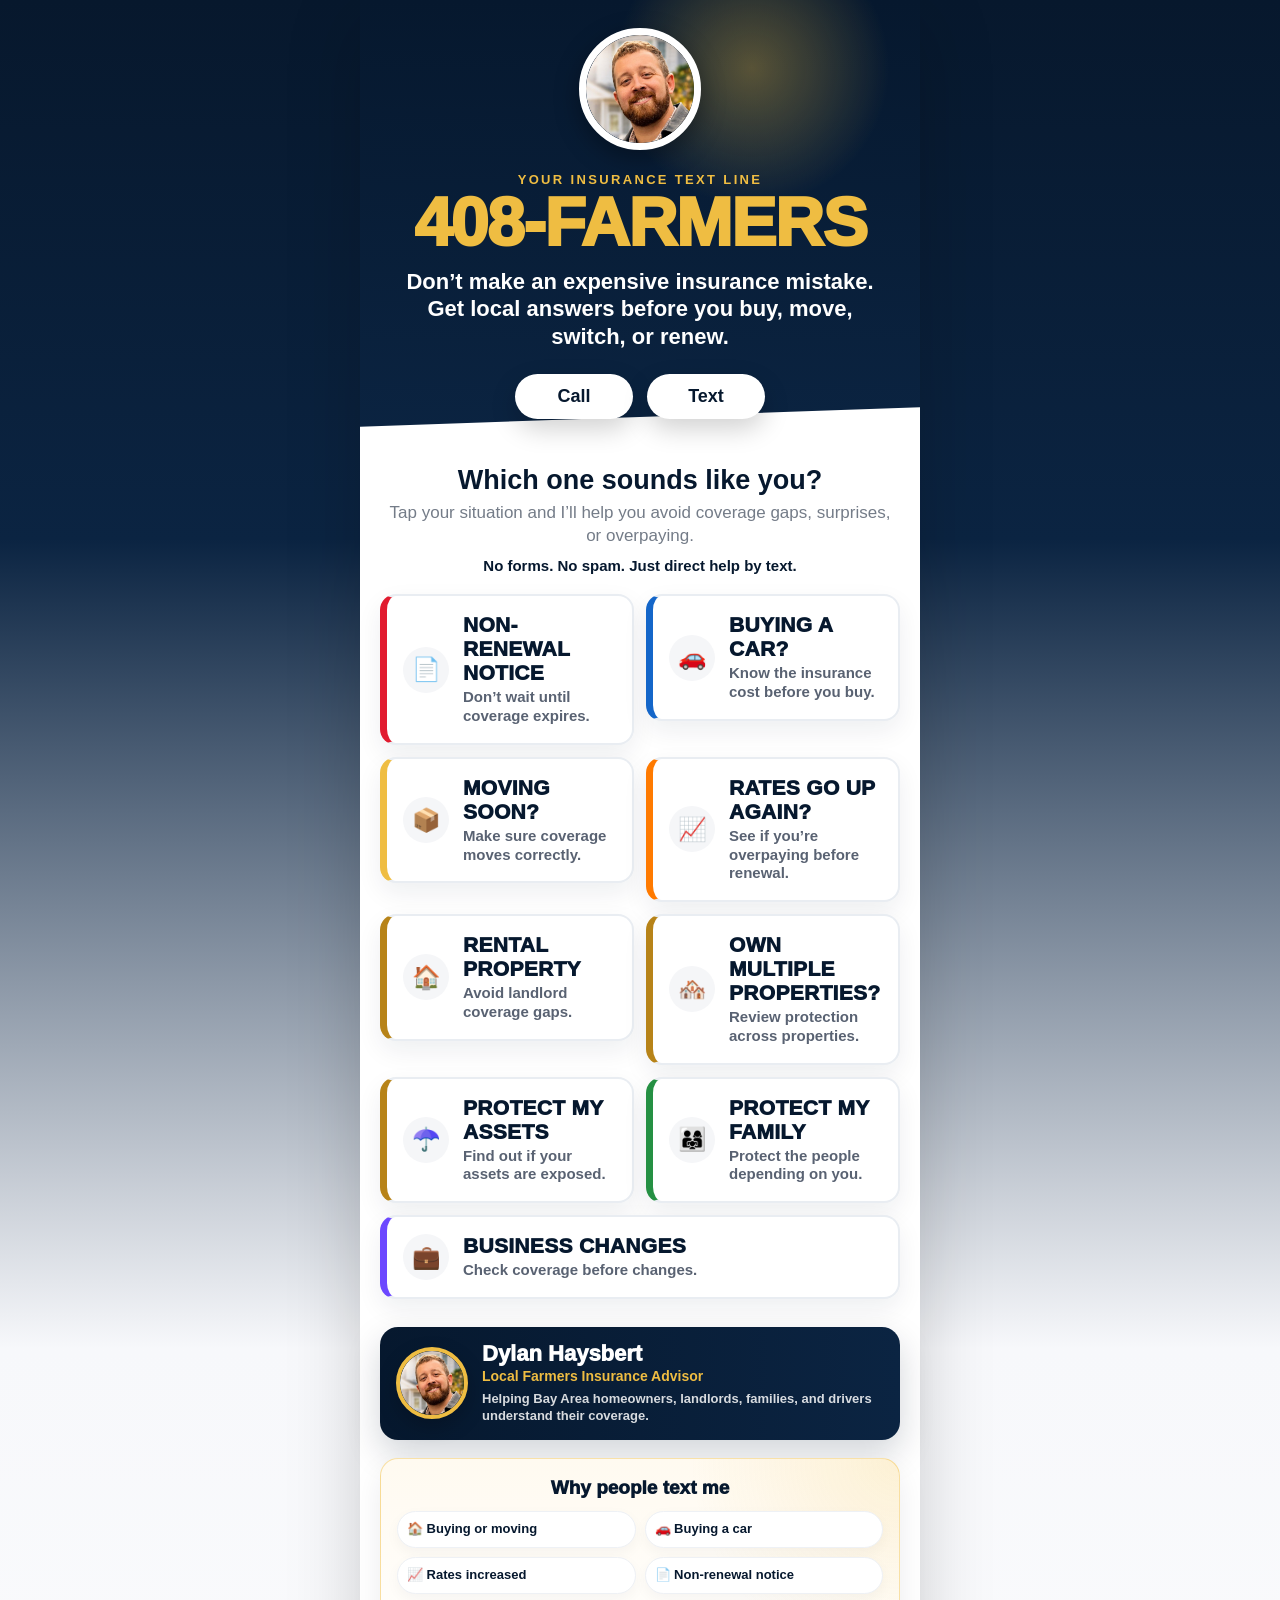
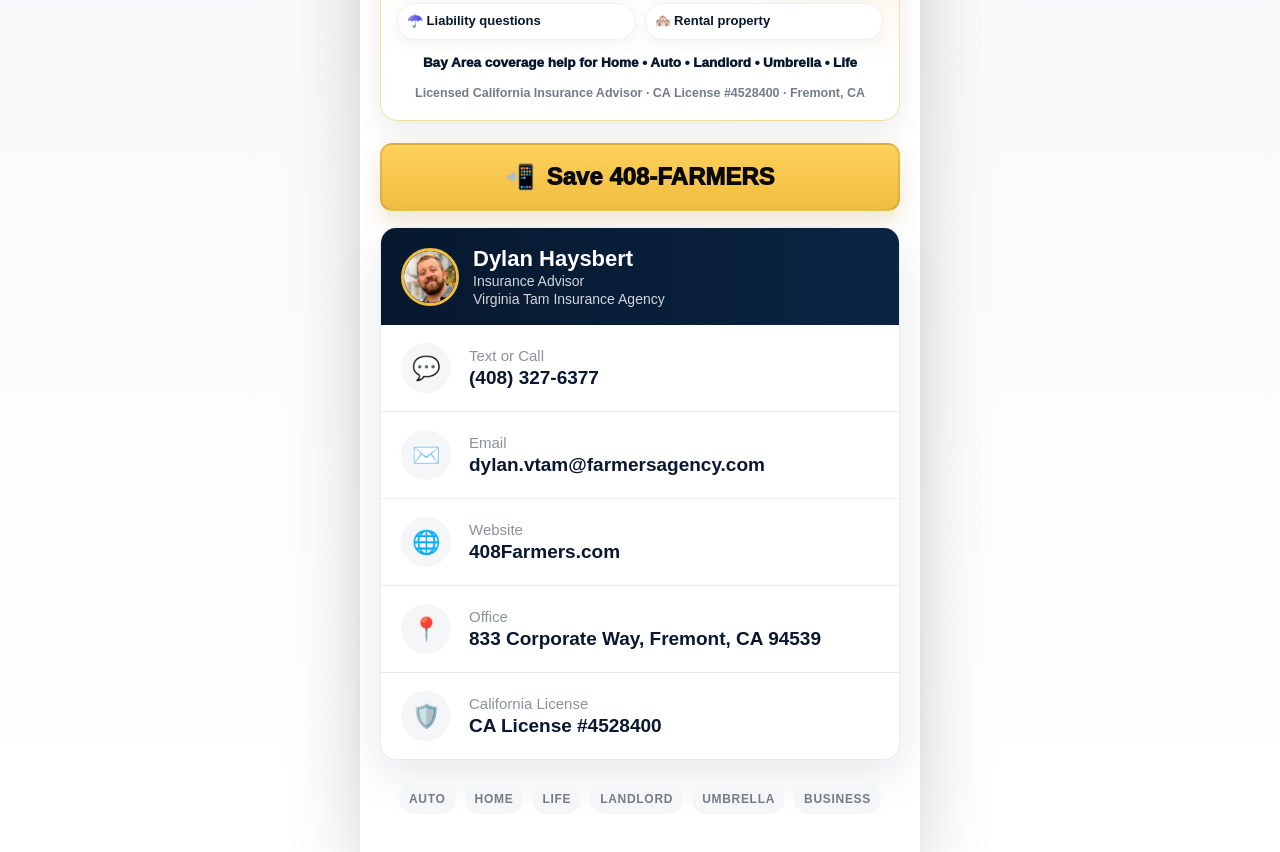
==== commit ba07aa6d: "Add files via upload" ====
--- a/index.html
+++ b/index.html
@@ -28,9 +28,7 @@
     </section>
 
     <section class="content">
-      <a class="primary-btn" href="contact.vcf" download="Dylan-Haysbert-408-FARMERS.vcf" onclick="trackEvent('SaveContactClicked')">
-        <span>📲</span> Save 408-FARMERS
-      </a>
+      
 <section class="intro">
         <h2>Which one sounds like you?</h2>
         <p>Tap your situation and I’ll help you avoid coverage gaps, surprises, or overpaying.</p>
@@ -207,6 +205,10 @@
         <p class="proof-line">Bay Area coverage help for Home • Auto • Landlord • Umbrella • Life</p>
         <p class="license-line">Licensed California Insurance Advisor · CA License #4528400 · Fremont, CA</p>
       </section>
+
+      <a class="primary-btn" href="contact.vcf" download="Dylan-Haysbert-408-FARMERS.vcf" onclick="trackEvent('SaveContactClicked')">
+        <span>📲</span> Save 408-FARMERS
+      </a>
 
       <section class="info-card">
         <div class="profile-row">
--- a/styles.css
+++ b/styles.css
@@ -513,3 +513,9 @@
 .reason-card {
   margin-top: 14px !important;
 }
+
+
+/* V13 conversion-focused layout */
+.reason-card + .primary-btn {
+  margin-top: 18px !important;
+}
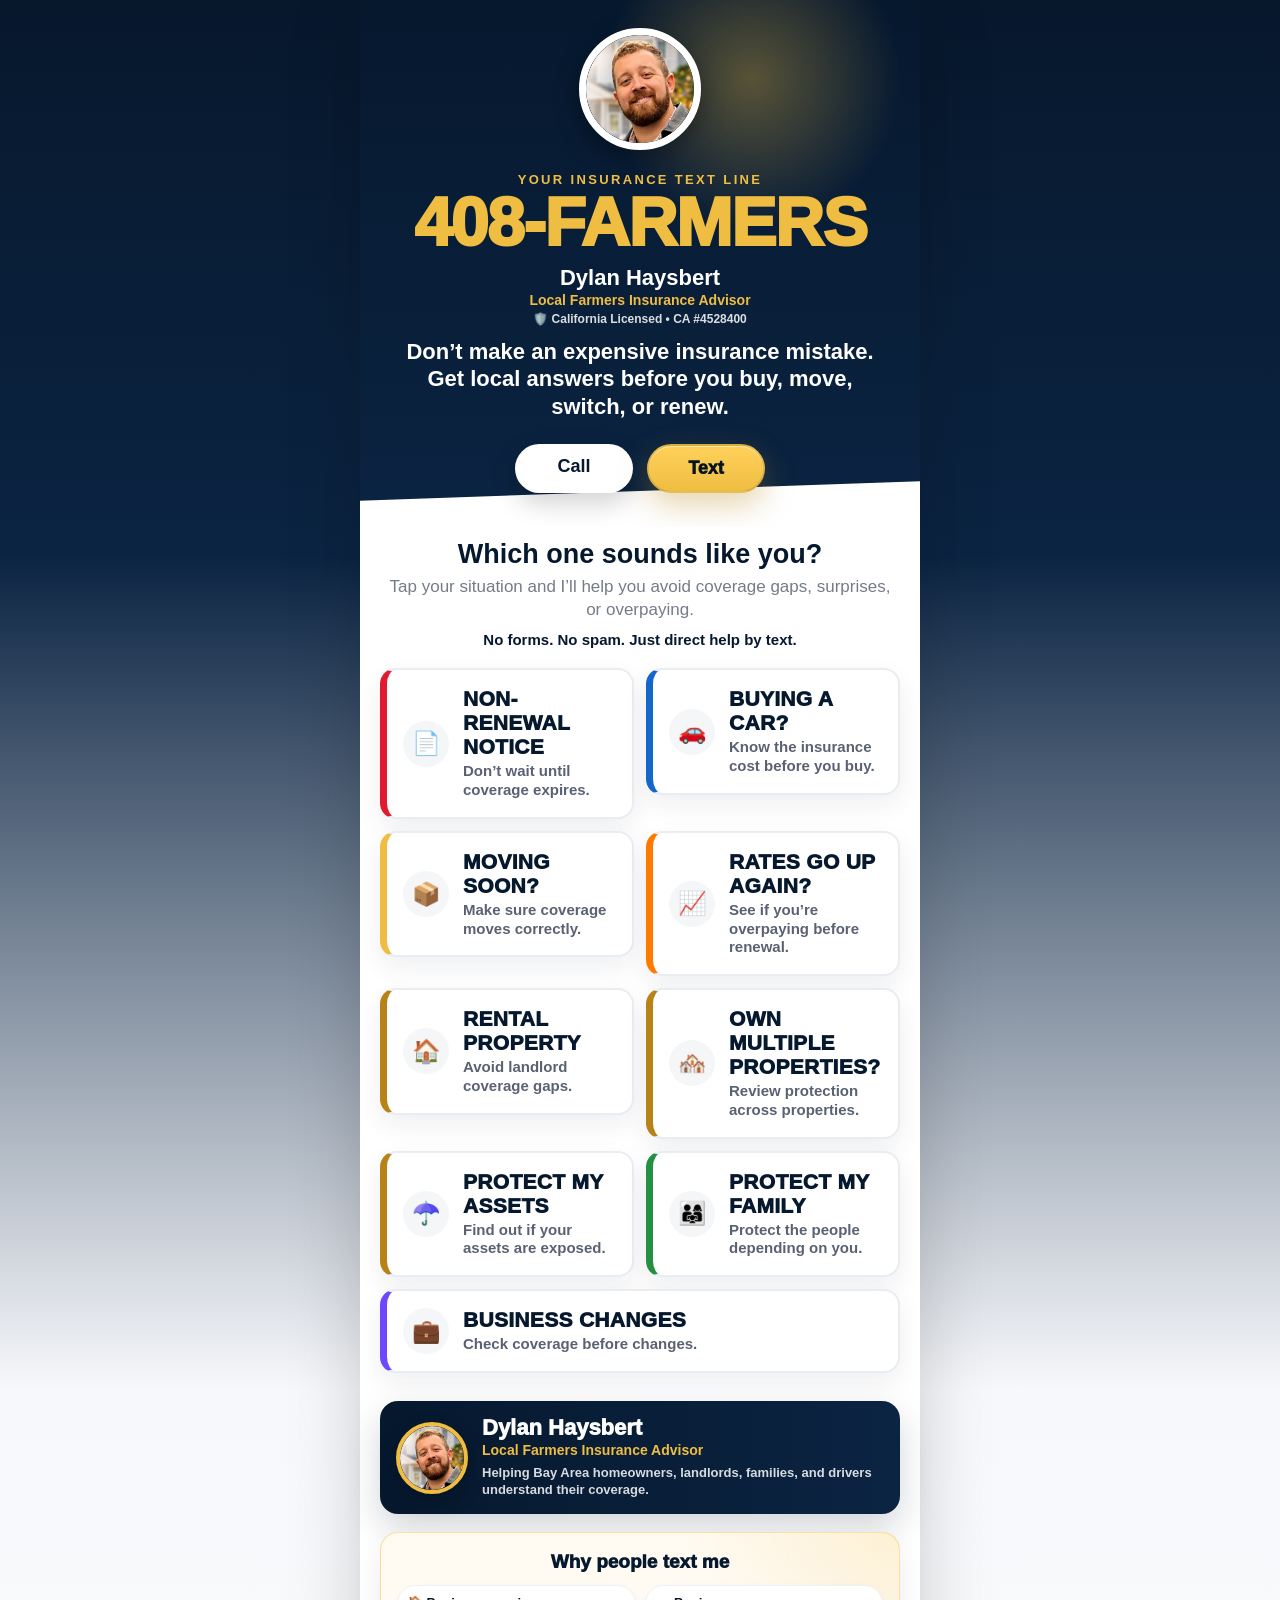
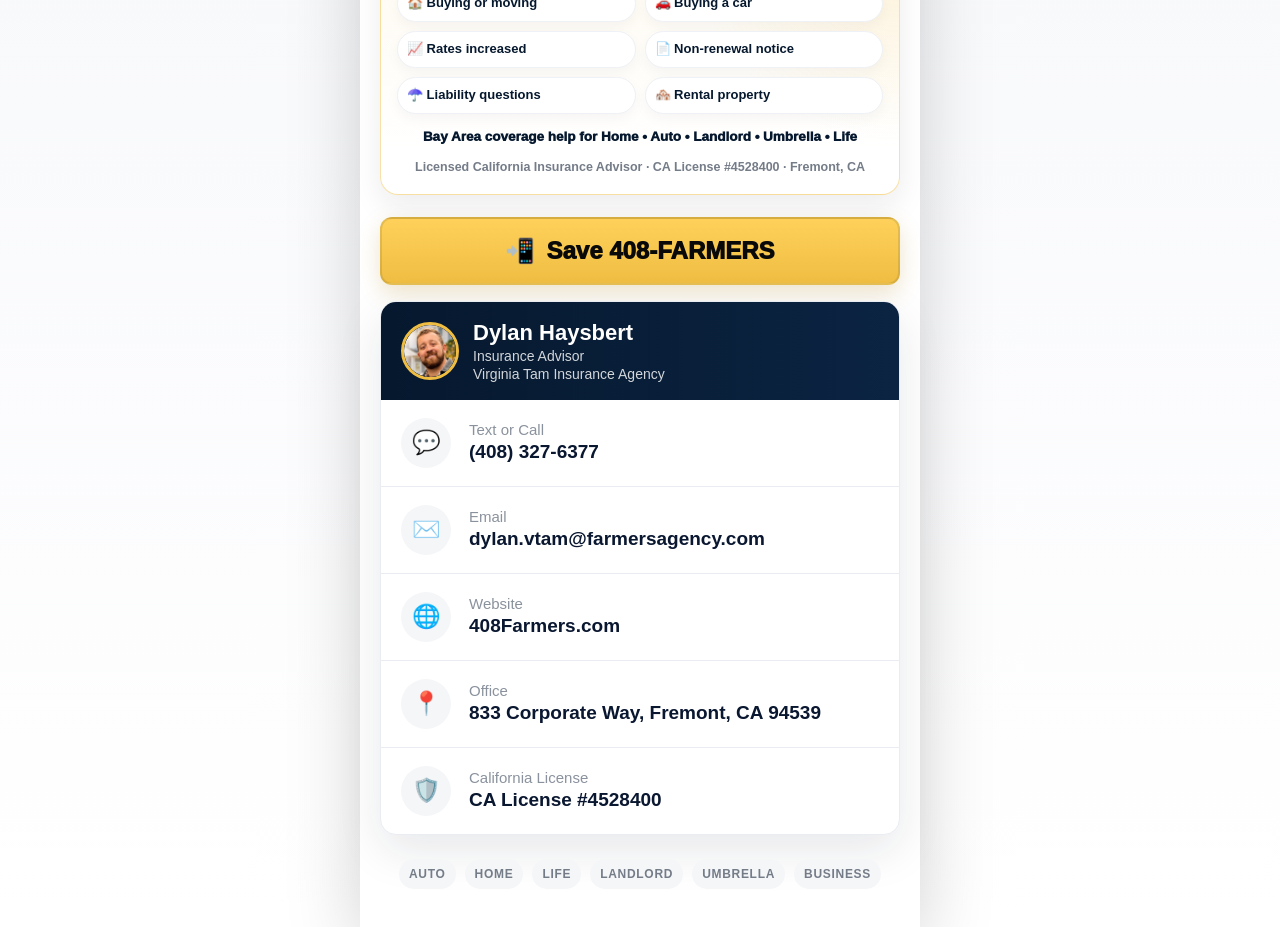
==== commit d7d69baf: "Add files via upload" ====
--- a/index.html
+++ b/index.html
@@ -19,6 +19,12 @@
       <img class="avatar" src="assets/dylan-headshot.png" alt="Dylan Haysbert" />
       <p class="kicker">Your Insurance Text Line</p>
       <h1>408-FARMERS</h1>
+      <div class="hero-identity">
+        <div class="hero-name">Dylan Haysbert</div>
+        <div class="hero-role">Local Farmers Insurance Advisor</div>
+        <div class="hero-license">🛡️ California Licensed • CA #4528400</div>
+      </div>
+
       <p class="subhead">Don’t make an expensive insurance mistake. Get local answers before you buy, move, switch, or renew.</p>
 
       <div class="quick-actions" aria-label="Quick actions">
--- a/styles.css
+++ b/styles.css
@@ -519,3 +519,45 @@
 .reason-card + .primary-btn {
   margin-top: 18px !important;
 }
+
+
+/* Hero trust identity */
+.hero-identity{
+  position:relative;
+  z-index:1;
+  margin:10px auto 0;
+  text-align:center;
+}
+.hero-name{
+  color:#ffffff;
+  font-size:22px;
+  font-weight:900;
+  line-height:1.1;
+}
+.hero-role{
+  color:#efbd42;
+  font-size:14px;
+  font-weight:800;
+  margin-top:2px;
+}
+.hero-license{
+  color:rgba(255,255,255,.85);
+  font-size:12px;
+  font-weight:800;
+  margin-top:4px;
+}
+
+
+/* Hero CTA hierarchy - Text emphasized */
+.quick-actions a:first-child{
+  background:#ffffff !important;
+  color:var(--navy) !important;
+}
+
+.quick-actions a:last-child{
+  background:linear-gradient(180deg,#ffd15a 0%, var(--gold) 100%) !important;
+  color:#051323 !important;
+  border:2px solid rgba(5,19,35,.10);
+  box-shadow:0 12px 30px rgba(183,131,24,.34), inset 0 1px 0 rgba(255,255,255,.45) !important;
+  font-weight:950;
+}
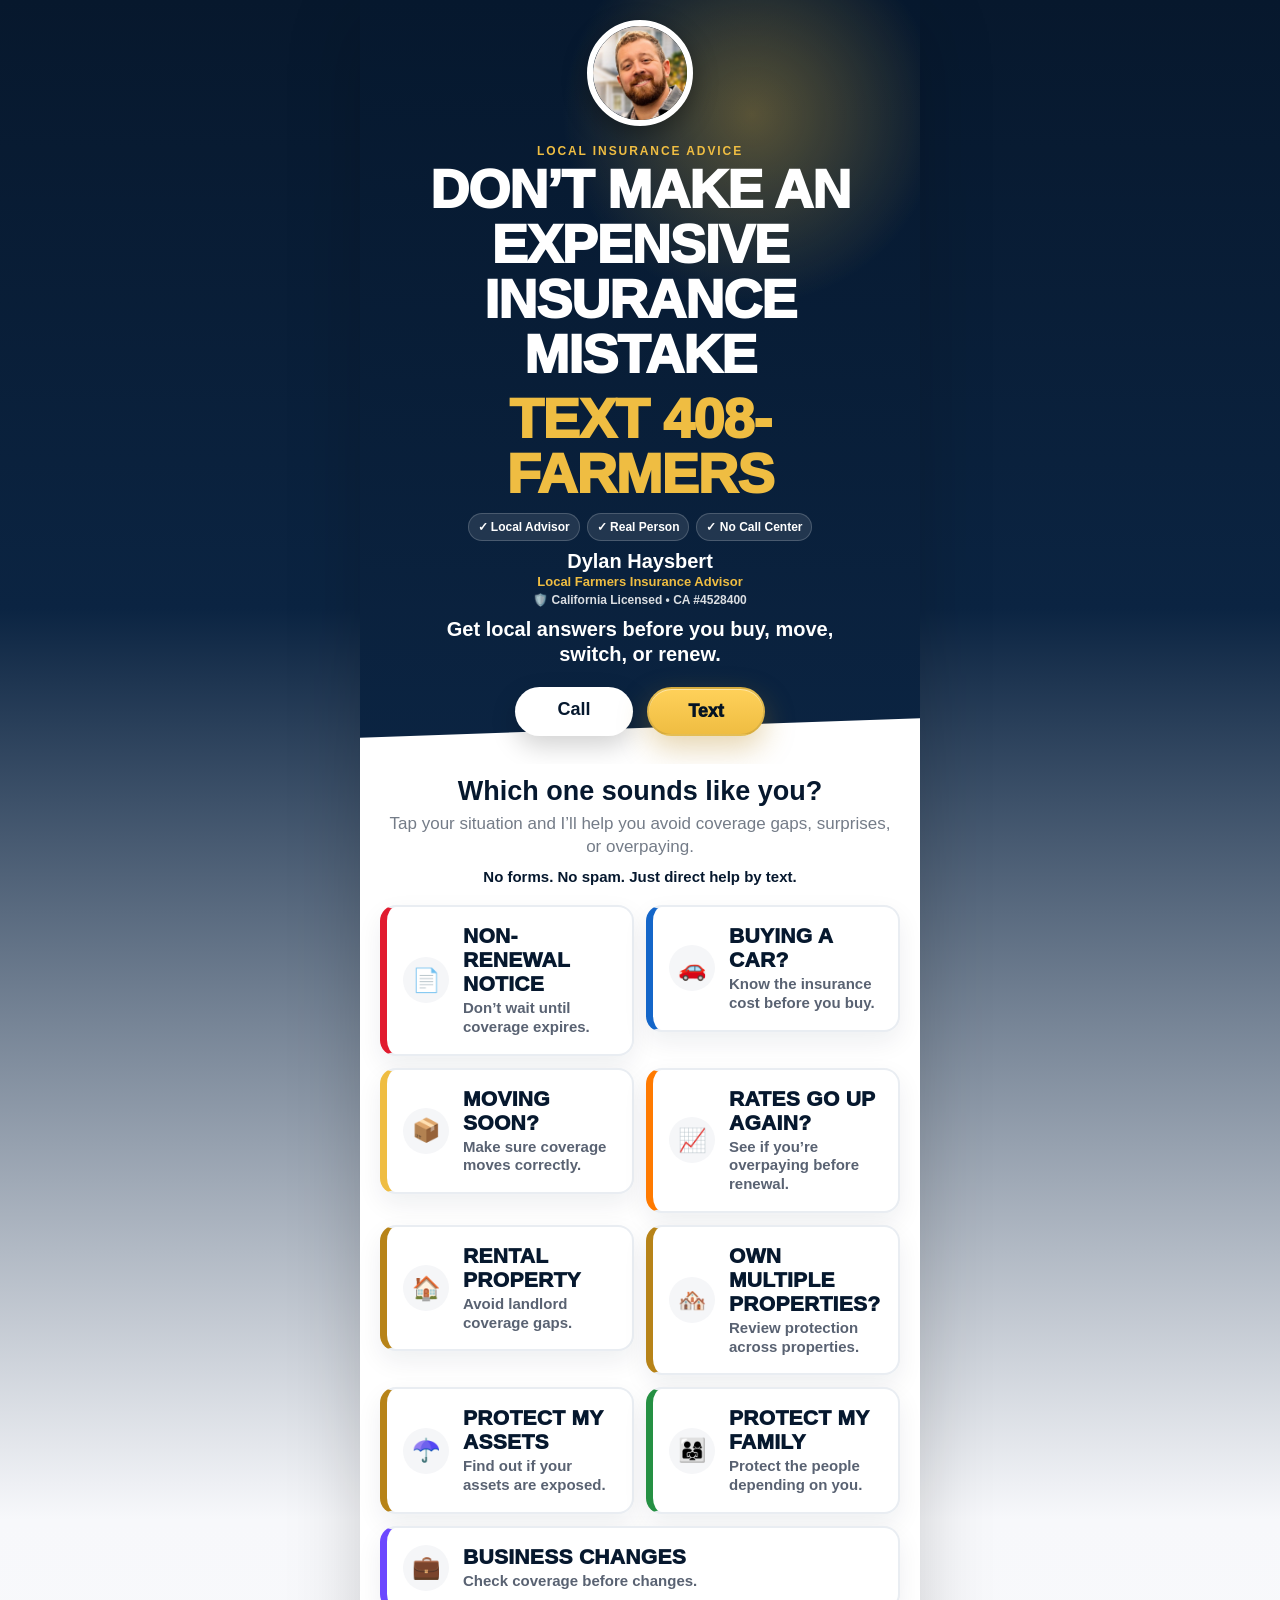
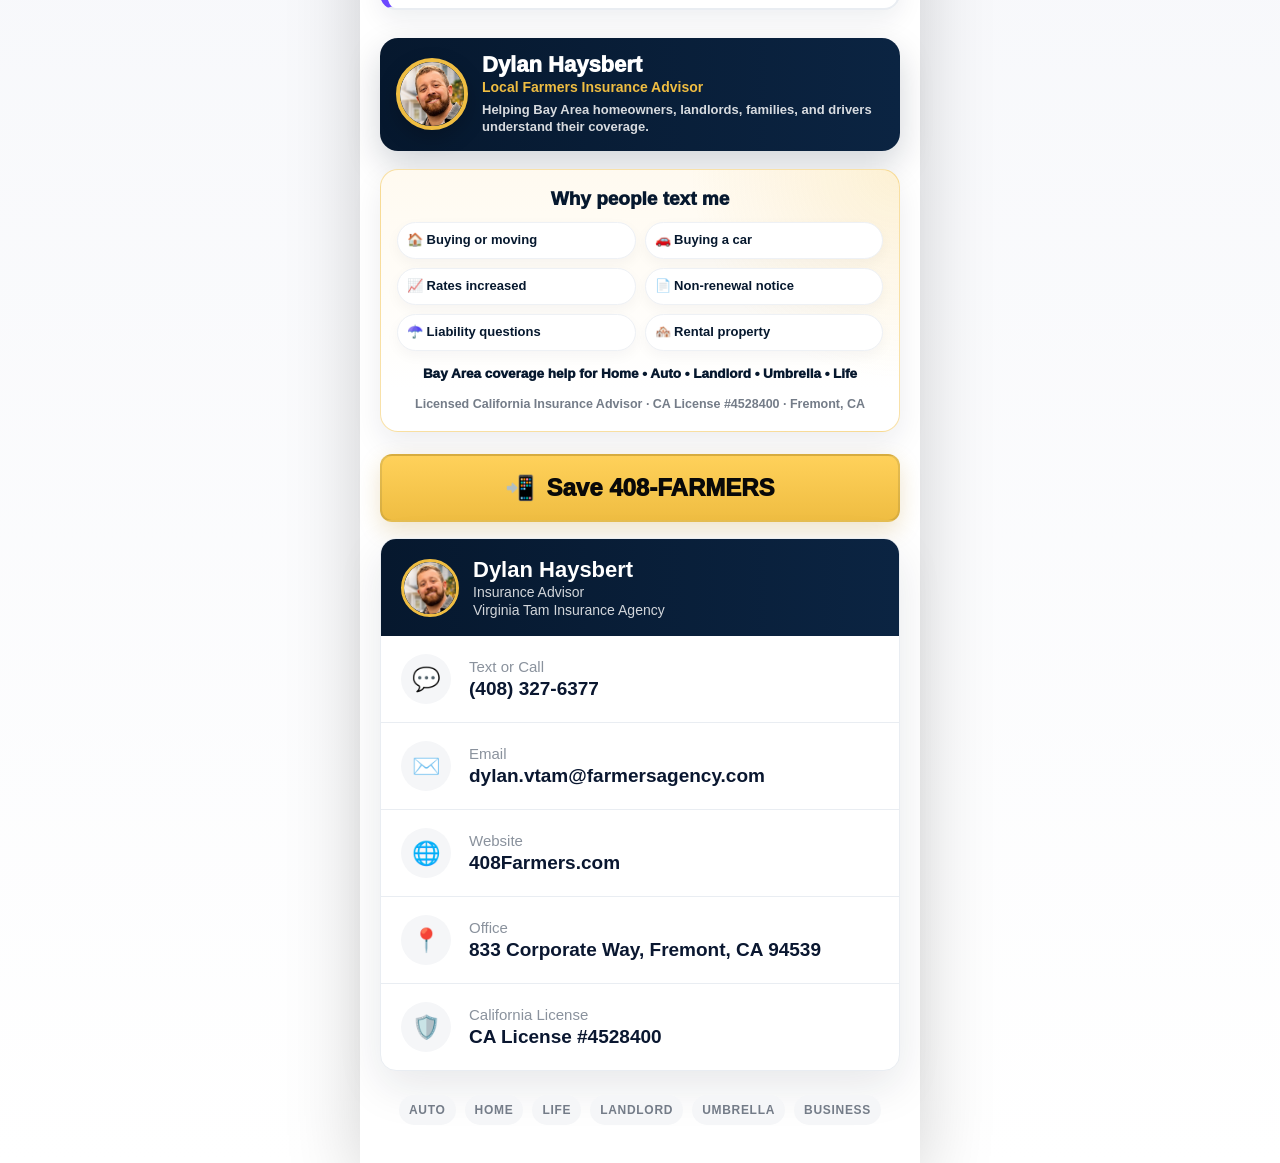
==== commit fc1a1d33: "Add files via upload" ====
--- a/index.html
+++ b/index.html
@@ -17,15 +17,23 @@
     <section class="hero">
       <div class="hero-bg"></div>
       <img class="avatar" src="assets/dylan-headshot.png" alt="Dylan Haysbert" />
-      <p class="kicker">Your Insurance Text Line</p>
-      <h1>408-FARMERS</h1>
+      <p class="kicker">Local Insurance Advice</p>
+      <h1 class="hero-problem">Don’t Make An Expensive Insurance Mistake</h1>
+      <p class="hero-textline">Text 408-FARMERS</p>
+
+      <div class="hero-trust-row" aria-label="Trust points">
+        <span>✓ Local Advisor</span>
+        <span>✓ Real Person</span>
+        <span>✓ No Call Center</span>
+      </div>
+
       <div class="hero-identity">
         <div class="hero-name">Dylan Haysbert</div>
         <div class="hero-role">Local Farmers Insurance Advisor</div>
         <div class="hero-license">🛡️ California Licensed • CA #4528400</div>
       </div>
 
-      <p class="subhead">Don’t make an expensive insurance mistake. Get local answers before you buy, move, switch, or renew.</p>
+      <p class="subhead">Get local answers before you buy, move, switch, or renew.</p>
 
       <div class="quick-actions" aria-label="Quick actions">
         <a href="tel:4083276377" aria-label="Call Dylan" onclick="trackEvent('CallClicked', {location: 'hero'})">Call</a>
--- a/styles.css
+++ b/styles.css
@@ -561,3 +561,111 @@
   box-shadow:0 12px 30px rgba(183,131,24,.34), inset 0 1px 0 rgba(255,255,255,.45) !important;
   font-weight:950;
 }
+
+
+/* V16 direct-response hero */
+.hero {
+  padding-top: 20px !important;
+  padding-bottom: 28px !important;
+}
+
+.avatar {
+  width: 106px !important;
+  height: 106px !important;
+  border-width: 6px !important;
+}
+
+.kicker {
+  margin-top: 14px !important;
+  font-size: 12px !important;
+  letter-spacing: .16em !important;
+}
+
+.hero-problem {
+  max-width: 500px;
+  margin: 4px auto 0 !important;
+  color: #ffffff !important;
+  font-size: clamp(34px, 9.7vw, 54px) !important;
+  line-height: 1.02 !important;
+  letter-spacing: -1px !important;
+  text-transform: uppercase;
+}
+
+.hero-textline {
+  position: relative;
+  z-index: 1;
+  margin: 10px auto 0;
+  color: var(--gold);
+  font-size: clamp(34px, 10vw, 56px);
+  line-height: .98;
+  font-weight: 950;
+  letter-spacing: -1px;
+  text-transform: uppercase;
+}
+
+.hero-trust-row {
+  position: relative;
+  z-index: 1;
+  display: flex;
+  justify-content: center;
+  flex-wrap: wrap;
+  gap: 7px;
+  margin: 11px auto 0;
+}
+
+.hero-trust-row span {
+  display: inline-flex;
+  align-items: center;
+  padding: 6px 9px;
+  border-radius: 999px;
+  background: rgba(255,255,255,.10);
+  border: 1px solid rgba(255,255,255,.18);
+  color: #ffffff;
+  font-size: 12px;
+  font-weight: 900;
+}
+
+.hero-identity {
+  margin-top: 9px !important;
+}
+
+.hero-name {
+  font-size: 20px !important;
+}
+
+.hero-role {
+  font-size: 13px !important;
+}
+
+.hero-license {
+  font-size: 12px !important;
+}
+
+.subhead {
+  margin-top: 10px !important;
+  max-width: 420px !important;
+  font-size: 20px !important;
+}
+
+.quick-actions {
+  margin-top: 20px !important;
+}
+
+@media (max-width: 390px) {
+  .avatar {
+    width: 96px !important;
+    height: 96px !important;
+  }
+
+  .hero-problem {
+    font-size: 32px !important;
+  }
+
+  .hero-textline {
+    font-size: 36px !important;
+  }
+
+  .subhead {
+    font-size: 18px !important;
+  }
+}
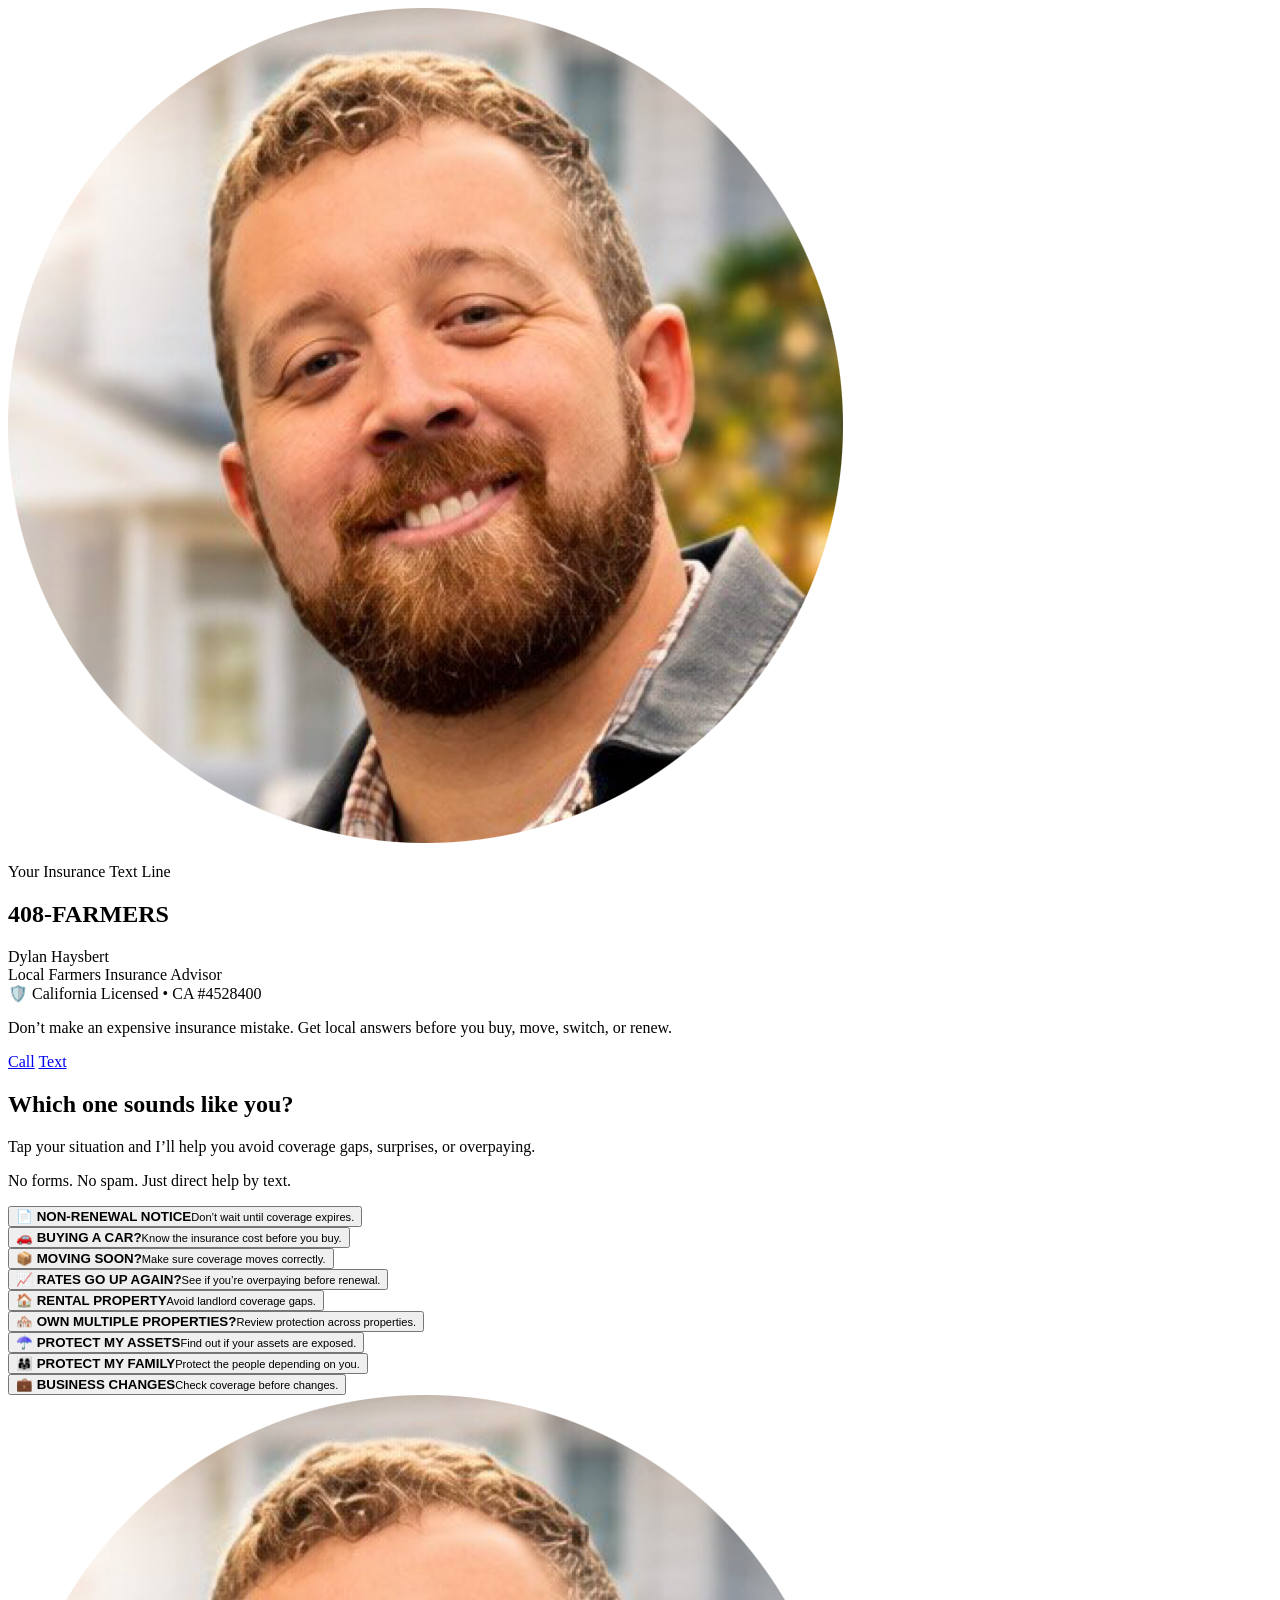
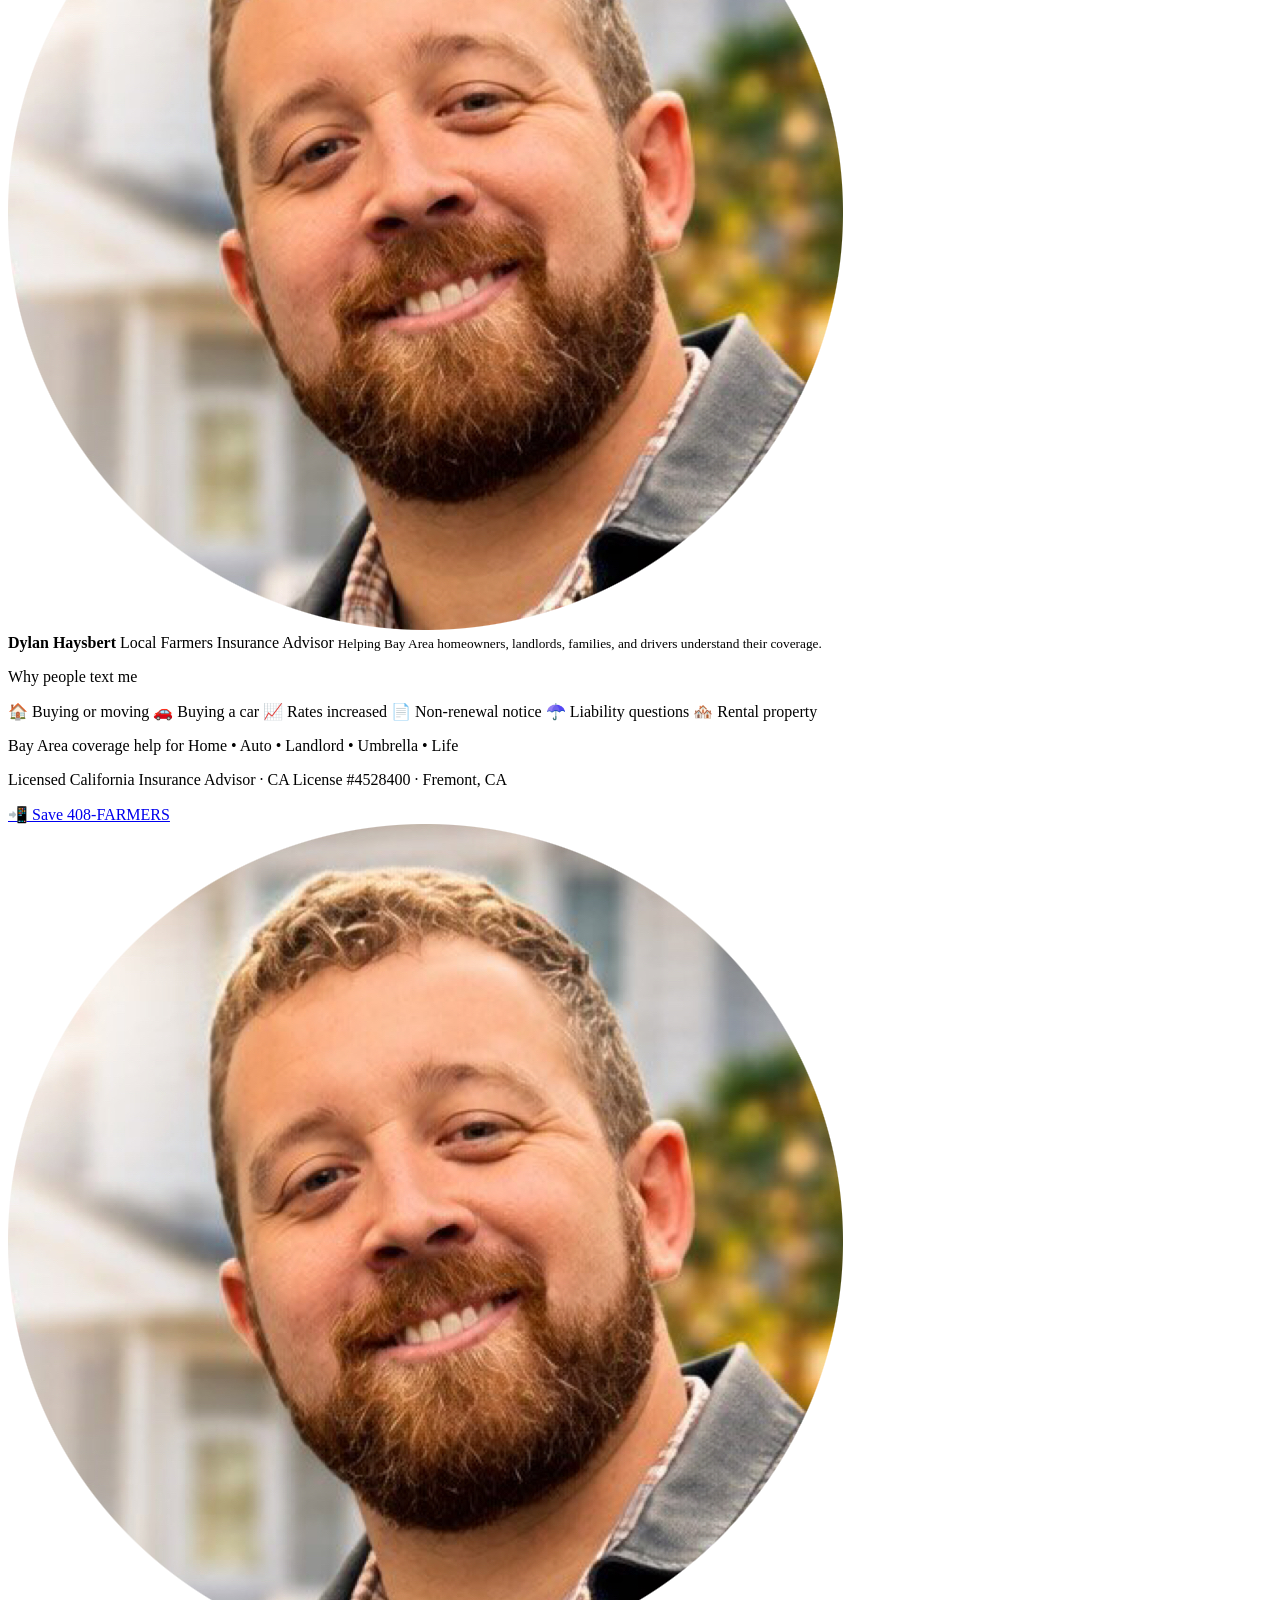
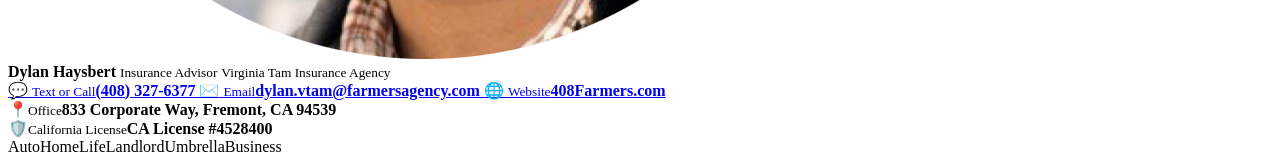
==== commit d389b543: "Rename daddyindex.html to index.html" ====
--- a/index.html
+++ b/index.html
@@ -17,23 +17,15 @@
     <section class="hero">
       <div class="hero-bg"></div>
       <img class="avatar" src="assets/dylan-headshot.png" alt="Dylan Haysbert" />
-      <p class="kicker">Local Insurance Advice</p>
-      <h1 class="hero-problem">Don’t Make An Expensive Insurance Mistake</h1>
-      <p class="hero-textline">Text 408-FARMERS</p>
-
-      <div class="hero-trust-row" aria-label="Trust points">
-        <span>✓ Local Advisor</span>
-        <span>✓ Real Person</span>
-        <span>✓ No Call Center</span>
-      </div>
-
+      <p class="kicker">Your Insurance Text Line</p>
+      <h1>408-FARMERS</h1>
       <div class="hero-identity">
         <div class="hero-name">Dylan Haysbert</div>
         <div class="hero-role">Local Farmers Insurance Advisor</div>
         <div class="hero-license">🛡️ California Licensed • CA #4528400</div>
       </div>
 
-      <p class="subhead">Get local answers before you buy, move, switch, or renew.</p>
+      <p class="subhead">Don’t make an expensive insurance mistake. Get local answers before you buy, move, switch, or renew.</p>
 
       <div class="quick-actions" aria-label="Quick actions">
         <a href="tel:4083276377" aria-label="Call Dylan" onclick="trackEvent('CallClicked', {location: 'hero'})">Call</a>
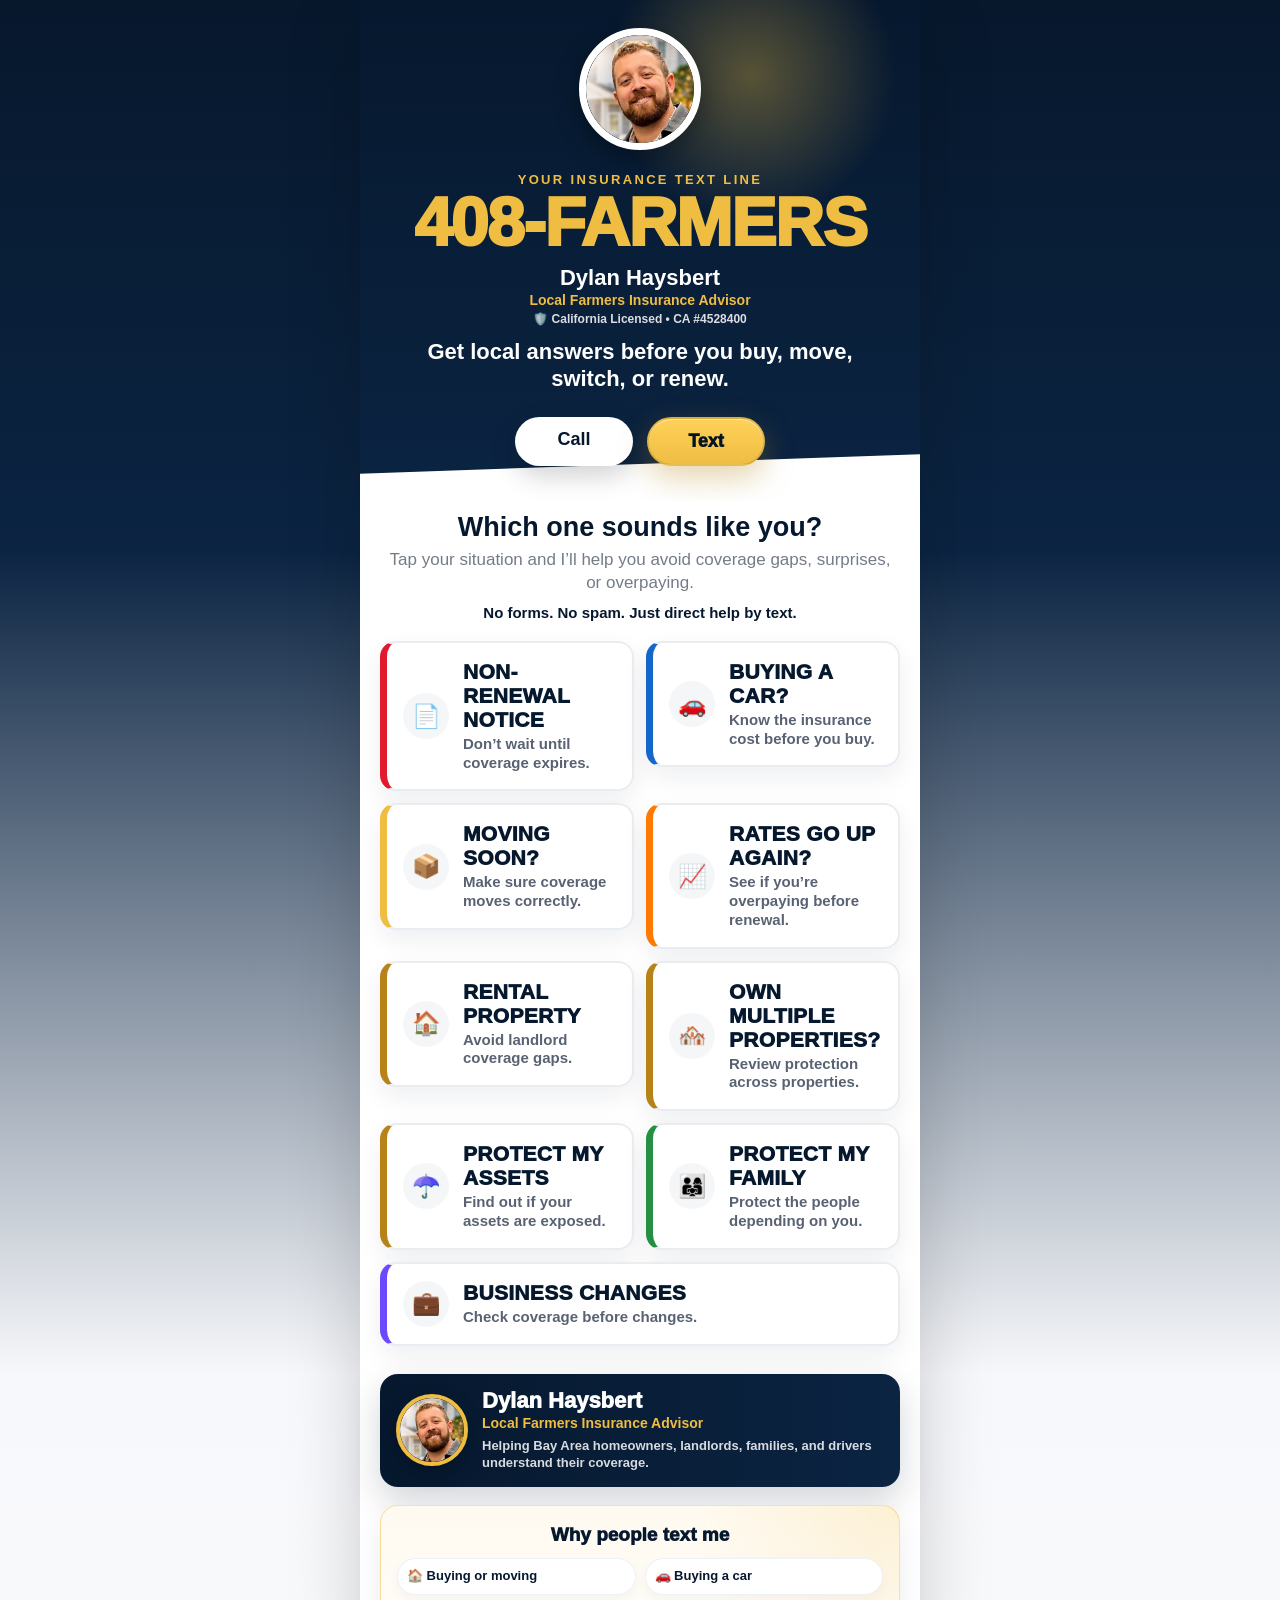
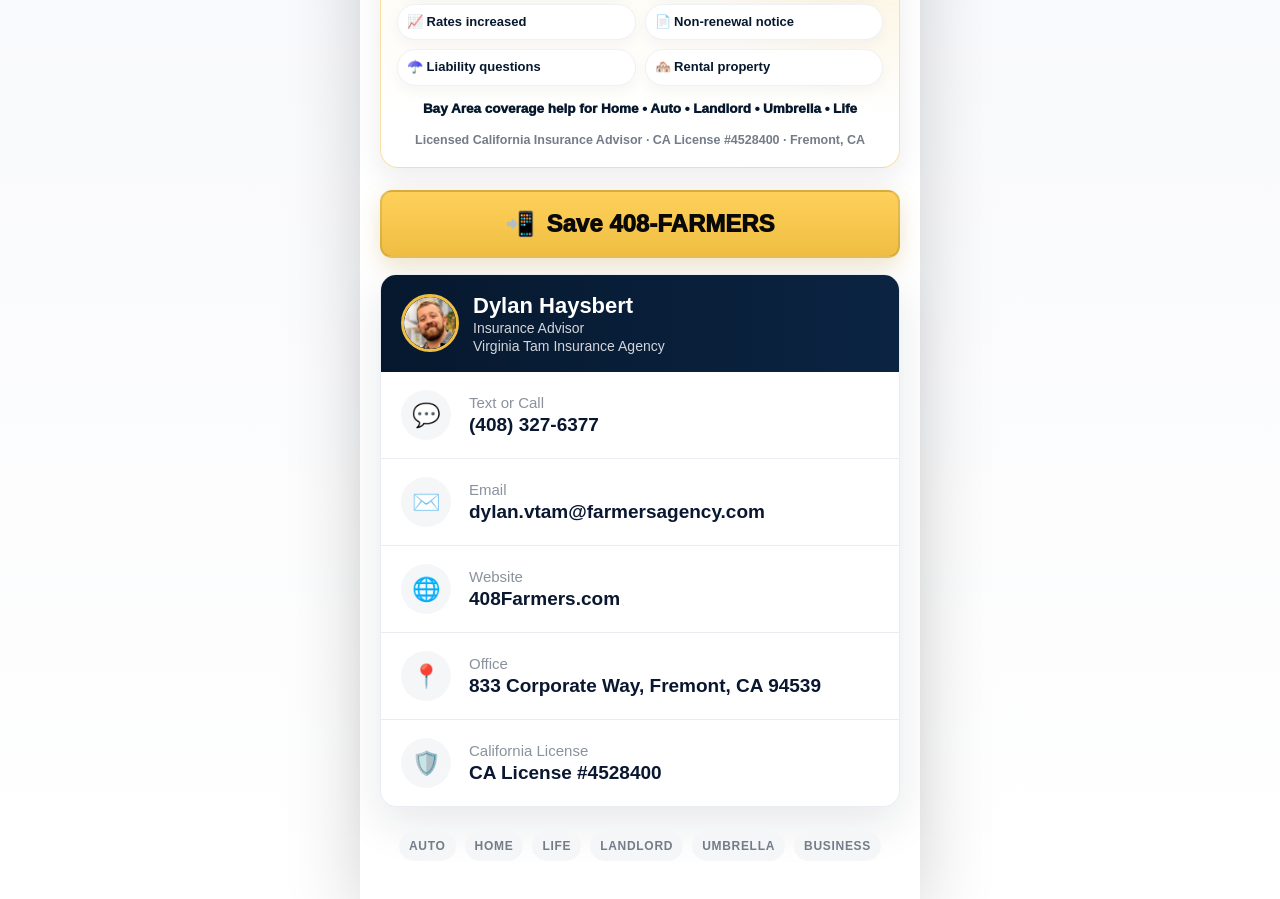
==== commit 7ce88697: "Update index.html" ====
--- a/index.html
+++ b/index.html
@@ -25,7 +25,7 @@
         <div class="hero-license">🛡️ California Licensed • CA #4528400</div>
       </div>
 
-      <p class="subhead">Don’t make an expensive insurance mistake. Get local answers before you buy, move, switch, or renew.</p>
+      <p class="subhead">Get local answers before you buy, move, switch, or renew.</p>
 
       <div class="quick-actions" aria-label="Quick actions">
         <a href="tel:4083276377" aria-label="Call Dylan" onclick="trackEvent('CallClicked', {location: 'hero'})">Call</a>
--- a/styles.css
+++ b/styles.css
@@ -0,0 +1,563 @@
+:root {
+  --navy: #06182e;
+  --navy-2: #0b2442;
+  --gold: #efbd42;
+  --gold-dark: #b78318;
+  --text: #0a1730;
+  --muted: #747c88;
+  --white: #ffffff;
+  --red: #e11b2f;
+  --blue: #1466c9;
+  --green: #259043;
+  --shadow: 0 18px 70px rgba(0,0,0,.18);
+}
+* { box-sizing: border-box; }
+html { scroll-behavior: smooth; }
+body {
+  margin: 0;
+  font-family: -apple-system, BlinkMacSystemFont, "Segoe UI", Roboto, Helvetica, Arial, sans-serif;
+  color: var(--text);
+  background: linear-gradient(180deg, #07182d 0%, #0b2442 22%, #f7f8fb 55%, #ffffff 100%);
+  min-height: 100vh;
+}
+.page { max-width: 560px; margin: 0 auto; background: #fff; min-height: 100vh; box-shadow: var(--shadow); }
+.hero { position: relative; text-align: center; padding: 28px 20px 34px; color: #fff; overflow: hidden; background: var(--navy); }
+.hero-bg { position: absolute; inset: 0; background: radial-gradient(circle at 70% 15%, rgba(239,189,66,.35), transparent 25%), linear-gradient(180deg, #06182e 0%, #0b2442 100%); }
+.hero::after { content: ""; position: absolute; left: -8%; right: -8%; bottom: -36px; height: 72px; background: #fff; transform: rotate(-2deg); }
+.avatar { position: relative; z-index: 1; width: 122px; height: 122px; border-radius: 50%; object-fit: cover; border: 7px solid #fff; box-shadow: 0 8px 25px rgba(0,0,0,.35); }
+.kicker { position: relative; z-index: 1; margin: 18px 0 2px; color: var(--gold); text-transform: uppercase; letter-spacing: .18em; font-size: 13px; font-weight: 900; }
+h1 { position: relative; z-index: 1; margin: 0; font-size: clamp(42px, 13vw, 68px); line-height: .98; color: var(--gold); letter-spacing: -1.5px; font-weight: 950; }
+.subhead { position: relative; z-index: 1; margin: 12px auto 0; max-width: 430px; font-size: 22px; line-height: 1.25; font-weight: 800; }
+.quick-actions { position: relative; z-index: 1; display: flex; justify-content: center; gap: 14px; margin: 24px auto 0; }
+.quick-actions a { min-width: 118px; padding: 12px 20px; border-radius: 999px; background: #fff; color: var(--navy); text-decoration: none; font-size: 18px; font-weight: 900; box-shadow: 0 10px 26px rgba(0,0,0,.18); }
+.content { padding: 12px 20px 38px; }
+.primary-btn { display: flex; align-items: center; justify-content: center; gap: 11px; margin: 18px auto 24px; width: 100%; min-height: 68px; background: var(--gold); color: #090909; text-decoration: none; border-radius: 12px; font-size: 24px; font-weight: 950; box-shadow: 0 8px 22px rgba(183,131,24,.22); }
+.intro { text-align: center; margin: 4px 0 18px; }
+.intro h2 { margin: 0 0 6px; color: var(--navy); font-size: 27px; }
+.intro p { margin: 0; color: var(--muted); font-size: 17px; line-height: 1.35; }
+.intent-grid { display: grid; gap: 12px; margin: 20px 0 28px; }
+.intent-item { border-radius: 16px; }
+.intent-card { appearance: none; width: 100%; text-align: left; cursor: pointer; display: flex; gap: 14px; align-items: center; padding: 17px 16px; border: 2px solid #e9edf2; border-left-width: 7px; border-radius: 16px; background: #fff; color: var(--navy); text-decoration: none; box-shadow: 0 10px 26px rgba(20,30,50,.07); font: inherit; }
+.intent-card .emoji { width: 46px; height: 46px; flex: 0 0 46px; border-radius: 50%; display: grid; place-items: center; background: #f5f6f8; font-size: 23px; }
+.intent-card strong { display: block; font-size: 21px; font-weight: 950; letter-spacing: .3px; }
+.intent-card small { display: block; margin-top: 3px; font-size: 15px; line-height: 1.25; color: var(--muted); }
+.intent-card:active { transform: scale(.99); }
+.intent-item.is-open .intent-card { border-bottom-left-radius: 0; border-bottom-right-radius: 0; box-shadow: 0 10px 26px rgba(20,30,50,.05); }
+.notice .intent-card { border-left-color: var(--red); }
+.auto .intent-card { border-left-color: var(--blue); }
+.move .intent-card { border-left-color: var(--gold); }
+.rates .intent-card { border-left-color: #ff7a00; }
+.review .intent-card { border-left-color: var(--navy); }
+.landlord .intent-card, .multi .intent-card, .umbrella .intent-card { border-left-color: var(--gold-dark); }
+.family .intent-card { border-left-color: var(--green); }
+.business .intent-card { border-left-color: #6c48ff; }
+.inline-launcher {
+  border: 2px solid rgba(239,189,66,.48);
+  border-top: 0;
+  border-radius: 0 0 18px 18px;
+  background: linear-gradient(180deg, #fffdf7 0%, #ffffff 72%);
+  padding: 20px;
+  box-shadow: 0 18px 42px rgba(20,30,50,.10);
+  animation: expandIn .16s ease-out;
+}
+@keyframes expandIn { from { opacity: .72; transform: translateY(-4px); } to { opacity: 1; transform: translateY(0); } }
+.inline-kicker {
+  display: inline-flex;
+  align-items: center;
+  width: fit-content;
+  margin: 0 0 12px;
+  padding: 7px 13px;
+  border-radius: 999px;
+  background: var(--gold);
+  color: var(--navy);
+  text-transform: uppercase;
+  letter-spacing: .12em;
+  font-size: 11px;
+  font-weight: 950;
+}
+.inline-launcher h3 {
+  margin: 0 0 6px;
+  color: var(--navy);
+  font-size: 27px;
+  line-height: 1.08;
+  font-weight: 950;
+}
+.field-label {
+  display: block;
+  margin: 16px 0 8px;
+  color: var(--navy);
+  font-weight: 950;
+  font-size: 15px;
+}
+.smart-input {
+  width: 100%;
+  min-height: 62px;
+  border: 2px solid #d7dde7;
+  border-radius: 16px;
+  padding: 0 16px;
+  font-size: 20px;
+  outline: none;
+  background: #fff;
+}
+.smart-input:focus { border-color: var(--gold); box-shadow: 0 0 0 4px rgba(239,189,66,.22); }
+.field-help { margin: 8px 0 0; color: var(--muted); font-size: 14px; line-height: 1.35; }
+.send-text-btn {
+  display: flex;
+  align-items: center;
+  justify-content: center;
+  width: 100%;
+  min-height: 64px;
+  margin-top: 16px;
+  border-radius: 16px;
+  background: var(--gold);
+  color: #070707;
+  text-decoration: none;
+  font-size: 22px;
+  font-weight: 950;
+  box-shadow: 0 10px 26px rgba(183,131,24,.24);
+}
+.skip-btn {
+  width: 100%;
+  margin-top: 8px;
+  border: 0;
+  background: transparent;
+  color: var(--muted);
+  font-size: 14px;
+  font-weight: 800;
+  padding: 11px;
+  cursor: pointer;
+}
+.info-card { background: #fff; border-radius: 16px; box-shadow: 0 16px 45px rgba(20,30,50,.10); overflow: hidden; border: 1px solid #e9edf2; }
+.profile-row { display: flex; align-items: center; gap: 14px; padding: 18px 20px; background: linear-gradient(90deg, var(--navy) 0%, var(--navy-2) 100%); color: #fff; }
+.profile-row img { width: 58px; height: 58px; border-radius: 50%; object-fit: cover; border: 3px solid var(--gold); }
+.profile-row strong { display: block; font-size: 22px; line-height: 1.15; }
+.profile-row small { display: block; margin-top: 2px; color: rgba(255,255,255,.82); font-size: 14px; }
+.info-row { display: flex; align-items: center; gap: 18px; padding: 18px 20px; text-decoration: none; color: var(--text); border-bottom: 1px solid #e9edf2; }
+.info-row:last-child { border-bottom: 0; }
+.icon { flex: 0 0 50px; height: 50px; border-radius: 50%; background: #f5f6f8; color: #7f8792; display: grid; place-items: center; font-size: 23px; }
+.info-row small { display: block; color: #8a929d; font-size: 15px; margin-bottom: 2px; }
+.info-row strong { display: block; font-size: 19px; line-height: 1.25; word-break: break-word; }
+.service-strip { display: flex; flex-wrap: wrap; gap: 9px; justify-content: center; color: var(--muted); margin-top: 24px; font-weight: 800; text-transform: uppercase; letter-spacing: .7px; font-size: 12px; }
+.service-strip span { background: #f5f6f8; padding: 8px 10px; border-radius: 999px; }
+@media (min-width: 520px) {
+  .intent-grid { grid-template-columns: 1fr 1fr; align-items: start; }
+  .business { grid-column: 1 / -1; }
+}
+@media (max-width: 380px) {
+  .content { padding-left: 14px; padding-right: 14px; }
+  .primary-btn { font-size: 21px; }
+  .intent-card strong { font-size: 19px; }
+  .info-row strong { font-size: 17px; }
+  .subhead { font-size: 20px; }
+}
+
+
+.launcher-desc {
+  margin: 0 0 12px;
+  color: var(--muted);
+  font-size: 16px;
+  line-height: 1.35;
+}
+
+.intent-item.is-open .intent-card {
+  border-color: rgba(239,189,66,.55);
+  background: #fffefa;
+}
+
+@media (max-width: 520px) {
+  .inline-launcher {
+    padding: 18px 16px 16px;
+  }
+  .inline-launcher h3 {
+    font-size: 25px;
+  }
+  .send-text-btn {
+    font-size: 20px;
+  }
+}
+
+
+/* V7 polished inline expansion refinements */
+.inline-launcher {
+  border: 2px solid rgba(239,189,66,.58) !important;
+  border-top: 0 !important;
+  border-radius: 0 0 20px 20px !important;
+  background:
+    radial-gradient(circle at 92% 0%, rgba(239,189,66,.18), transparent 32%),
+    linear-gradient(180deg, #fffaf0 0%, #ffffff 78%) !important;
+  padding: 20px !important;
+  box-shadow: 0 18px 42px rgba(20,30,50,.11) !important;
+}
+
+.inline-kicker {
+  display: inline-flex !important;
+  align-items: center !important;
+  width: fit-content !important;
+  margin: 0 0 12px !important;
+  padding: 7px 13px !important;
+  border-radius: 999px !important;
+  background: var(--gold) !important;
+  color: var(--navy) !important;
+  text-transform: uppercase !important;
+  letter-spacing: .10em !important;
+  font-size: 11px !important;
+  font-weight: 950 !important;
+}
+
+.launcher-question {
+  margin: 0 0 14px;
+  color: var(--navy);
+  font-size: 24px;
+  line-height: 1.18;
+  font-weight: 950;
+}
+
+.field-label {
+  display: block !important;
+  margin: 0 0 8px !important;
+  color: var(--muted) !important;
+  font-size: 14px !important;
+  font-weight: 900 !important;
+}
+
+.smart-input {
+  display: block !important;
+  width: 100% !important;
+  min-height: 64px !important;
+  border: 2px solid #d7dde7 !important;
+  border-radius: 16px !important;
+  padding: 0 16px !important;
+  font-size: 20px !important;
+  outline: none !important;
+  background: #fff !important;
+}
+
+.smart-input::placeholder {
+  color: #a3abb8;
+}
+
+.field-help {
+  margin: 9px 0 0 !important;
+  color: var(--muted) !important;
+  font-size: 14px !important;
+  line-height: 1.35 !important;
+}
+
+.send-text-btn {
+  display: flex !important;
+  align-items: center !important;
+  justify-content: center !important;
+  width: 100% !important;
+  min-height: 66px !important;
+  margin-top: 16px !important;
+  border-radius: 16px !important;
+  background: var(--gold) !important;
+  color: #070707 !important;
+  text-decoration: none !important;
+  font-size: 21px !important;
+  font-weight: 950 !important;
+  box-shadow: 0 10px 28px rgba(183,131,24,.26) !important;
+}
+
+.skip-btn {
+  display: block !important;
+  width: auto !important;
+  margin: 10px auto 0 !important;
+  border: 0 !important;
+  background: transparent !important;
+  color: #8a929d !important;
+  font-size: 13px !important;
+  font-weight: 800 !important;
+  padding: 8px 10px !important;
+  cursor: pointer !important;
+}
+
+.inline-launcher h3,
+.launcher-desc {
+  display: none !important;
+}
+
+.intent-item.is-open .intent-card {
+  border-color: rgba(239,189,66,.65) !important;
+  background: #fffefa !important;
+}
+
+@media (max-width: 520px) {
+  .inline-launcher {
+    padding: 18px 16px 16px !important;
+  }
+  .launcher-question {
+    font-size: 22px;
+  }
+  .send-text-btn {
+    font-size: 19px !important;
+  }
+}
+
+
+/* Final conversion polish */
+.trust-note {
+  margin-top: 8px !important;
+  color: var(--navy) !important;
+  font-size: 15px !important;
+  font-weight: 900 !important;
+}
+
+.response-note {
+  margin: 8px 0 0;
+  color: #7e8794;
+  text-align: center;
+  font-size: 13px;
+  line-height: 1.3;
+  font-weight: 700;
+}
+
+.send-text-btn {
+  letter-spacing: .01em;
+}
+
+@media (max-width: 520px) {
+  .response-note {
+    font-size: 12.5px;
+  }
+}
+
+
+/* V9 conversion fixes: trust, clarity, and stronger CTA language */
+.reason-card {
+  margin: 4px 0 22px;
+  padding: 18px 16px;
+  border: 1px solid rgba(239,189,66,.45);
+  border-radius: 18px;
+  background:
+    radial-gradient(circle at 100% 0%, rgba(239,189,66,.16), transparent 36%),
+    linear-gradient(180deg, #fffaf0 0%, #ffffff 84%);
+  box-shadow: 0 12px 30px rgba(20,30,50,.08);
+}
+
+.reason-kicker {
+  margin: 0 0 12px;
+  color: var(--navy);
+  font-size: 19px;
+  font-weight: 950;
+  text-align: center;
+}
+
+.reason-grid {
+  display: grid;
+  grid-template-columns: 1fr 1fr;
+  gap: 9px;
+}
+
+.reason-grid span {
+  display: flex;
+  align-items: center;
+  gap: 6px;
+  padding: 10px 9px;
+  border-radius: 999px;
+  background: #fff;
+  border: 1px solid #eef1f5;
+  color: var(--navy);
+  font-size: 13px;
+  font-weight: 850;
+  line-height: 1.15;
+  box-shadow: 0 5px 14px rgba(20,30,50,.04);
+}
+
+.license-line {
+  margin: 14px 0 0;
+  color: var(--muted);
+  text-align: center;
+  font-size: 12.5px;
+  font-weight: 800;
+  line-height: 1.35;
+}
+
+.subhead {
+  max-width: 475px;
+}
+
+.intent-card small {
+  color: #596272;
+  font-weight: 750;
+}
+
+.send-text-btn {
+  text-align: center;
+  line-height: 1.05;
+}
+
+.response-note {
+  max-width: 320px;
+  margin-left: auto !important;
+  margin-right: auto !important;
+}
+
+@media (max-width: 390px) {
+  .reason-grid {
+    grid-template-columns: 1fr;
+  }
+}
+
+
+/* V10 final trust + CTA refinements */
+.top-advisor-card {
+  display: flex;
+  align-items: center;
+  gap: 14px;
+  margin: 0 0 18px;
+  padding: 15px 16px;
+  border-radius: 18px;
+  background: linear-gradient(90deg, var(--navy) 0%, var(--navy-2) 100%);
+  color: #fff;
+  box-shadow: 0 14px 34px rgba(6,24,46,.18);
+}
+
+.top-advisor-card img {
+  width: 72px;
+  height: 72px;
+  flex: 0 0 72px;
+  object-fit: cover;
+  border-radius: 50%;
+  border: 4px solid var(--gold);
+  box-shadow: 0 8px 20px rgba(0,0,0,.22);
+}
+
+.top-advisor-card strong {
+  display: block;
+  font-size: 22px;
+  line-height: 1.05;
+  font-weight: 950;
+}
+
+.top-advisor-card span {
+  display: block;
+  margin-top: 3px;
+  color: var(--gold);
+  font-size: 14px;
+  font-weight: 900;
+}
+
+.top-advisor-card small {
+  display: block;
+  margin-top: 7px;
+  color: rgba(255,255,255,.84);
+  font-size: 13px;
+  line-height: 1.3;
+  font-weight: 700;
+}
+
+.proof-line {
+  margin: 14px 0 0;
+  color: var(--navy);
+  text-align: center;
+  font-size: 13.5px;
+  font-weight: 950;
+  line-height: 1.3;
+}
+
+.send-text-btn {
+  background: linear-gradient(180deg, #ffd15a 0%, var(--gold) 100%) !important;
+  color: #051323 !important;
+  border: 2px solid rgba(5,19,35,.12) !important;
+  box-shadow: 0 12px 30px rgba(183,131,24,.34), inset 0 1px 0 rgba(255,255,255,.45) !important;
+  text-transform: uppercase;
+}
+
+.send-text-btn::after {
+  content: " →";
+  font-weight: 950;
+}
+
+.send-text-btn:active {
+  transform: translateY(1px);
+}
+
+.primary-btn {
+  background: linear-gradient(180deg, #ffd15a 0%, var(--gold) 100%) !important;
+  border: 2px solid rgba(5,19,35,.10);
+}
+
+@media (max-width: 390px) {
+  .top-advisor-card {
+    align-items: flex-start;
+  }
+  .top-advisor-card img {
+    width: 62px;
+    height: 62px;
+    flex-basis: 62px;
+  }
+  .top-advisor-card strong {
+    font-size: 20px;
+  }
+}
+
+
+/* V11 layout fix: put action buttons before trust cards */
+.primary-btn {
+  margin-bottom: 16px !important;
+}
+
+.intro {
+  margin-top: 0 !important;
+}
+
+.intent-grid {
+  margin-top: 16px !important;
+}
+
+.top-advisor-card {
+  margin-top: 4px !important;
+}
+
+.reason-card {
+  margin-top: 14px !important;
+}
+
+
+/* V13 conversion-focused layout */
+.reason-card + .primary-btn {
+  margin-top: 18px !important;
+}
+
+
+/* Hero trust identity */
+.hero-identity{
+  position:relative;
+  z-index:1;
+  margin:10px auto 0;
+  text-align:center;
+}
+.hero-name{
+  color:#ffffff;
+  font-size:22px;
+  font-weight:900;
+  line-height:1.1;
+}
+.hero-role{
+  color:#efbd42;
+  font-size:14px;
+  font-weight:800;
+  margin-top:2px;
+}
+.hero-license{
+  color:rgba(255,255,255,.85);
+  font-size:12px;
+  font-weight:800;
+  margin-top:4px;
+}
+
+
+/* Hero CTA hierarchy - Text emphasized */
+.quick-actions a:first-child{
+  background:#ffffff !important;
+  color:var(--navy) !important;
+}
+
+.quick-actions a:last-child{
+  background:linear-gradient(180deg,#ffd15a 0%, var(--gold) 100%) !important;
+  color:#051323 !important;
+  border:2px solid rgba(5,19,35,.10);
+  box-shadow:0 12px 30px rgba(183,131,24,.34), inset 0 1px 0 rgba(255,255,255,.45) !important;
+  font-weight:950;
+}
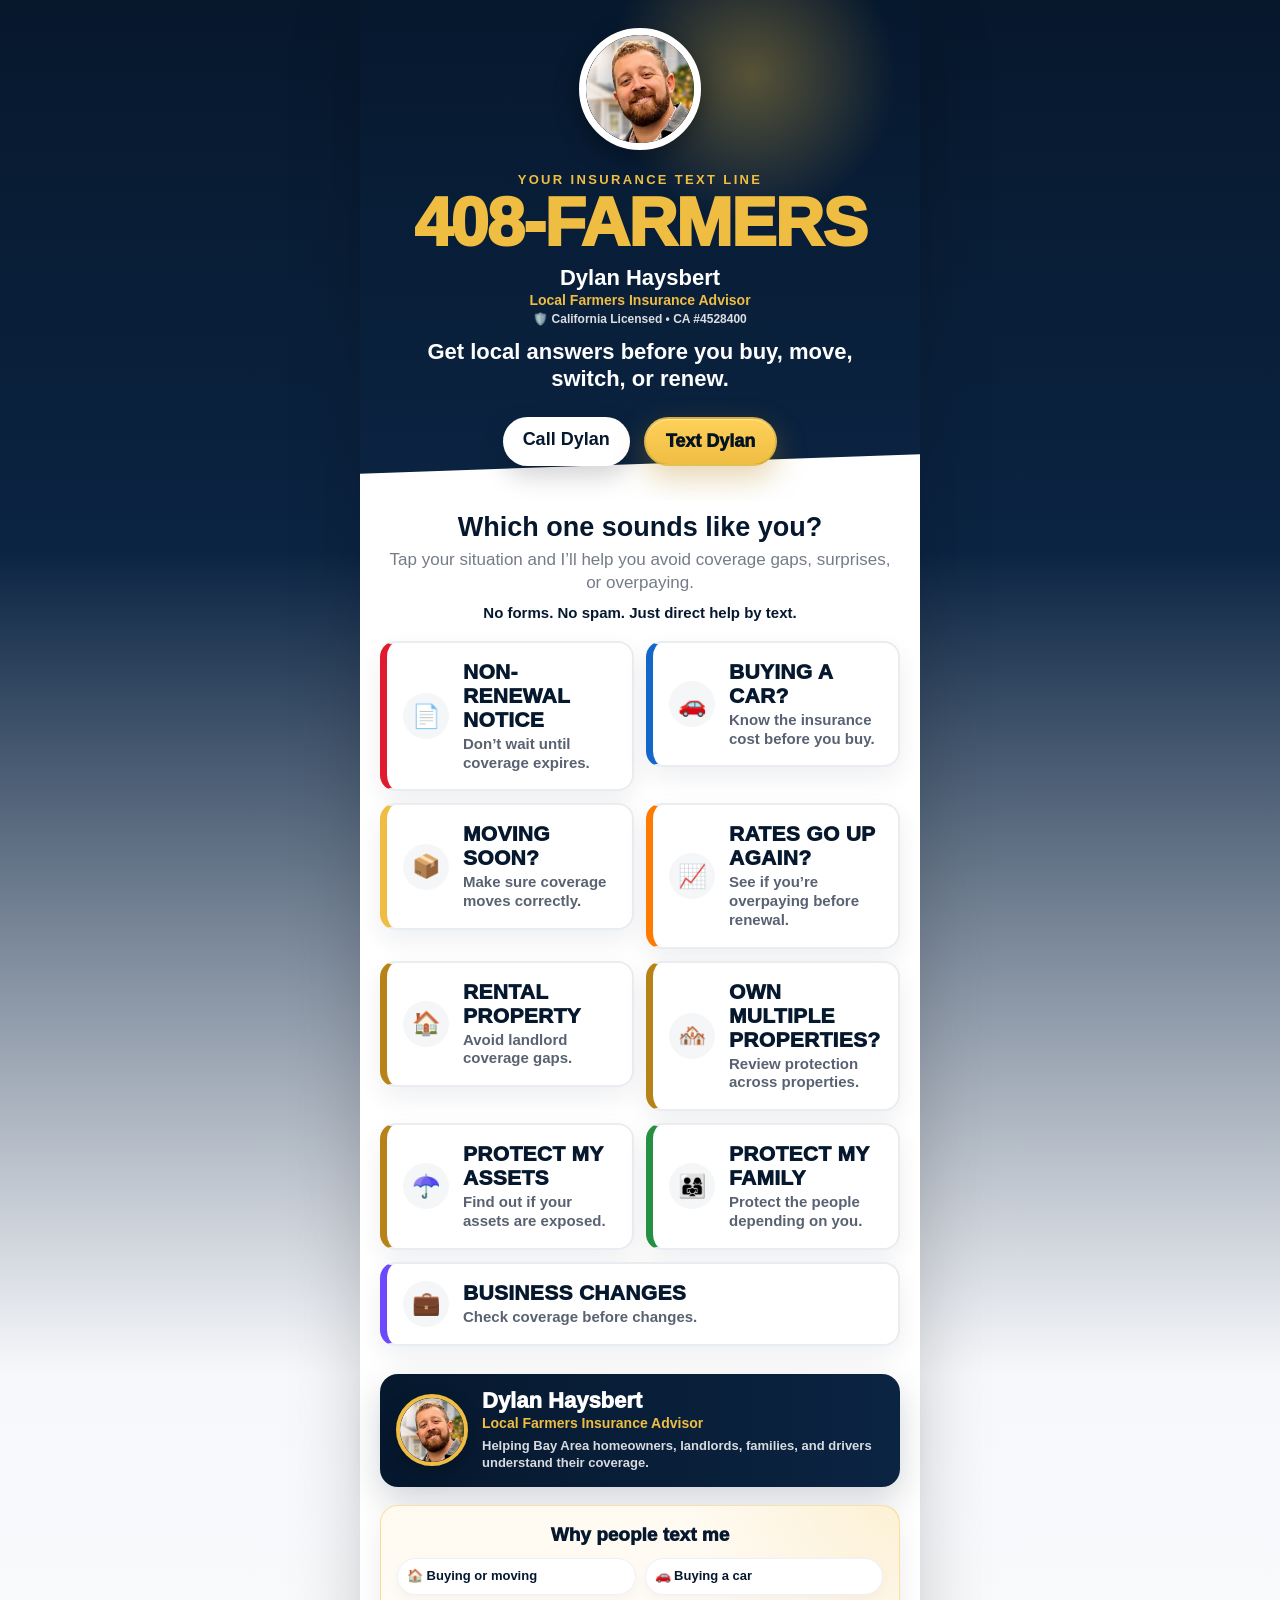
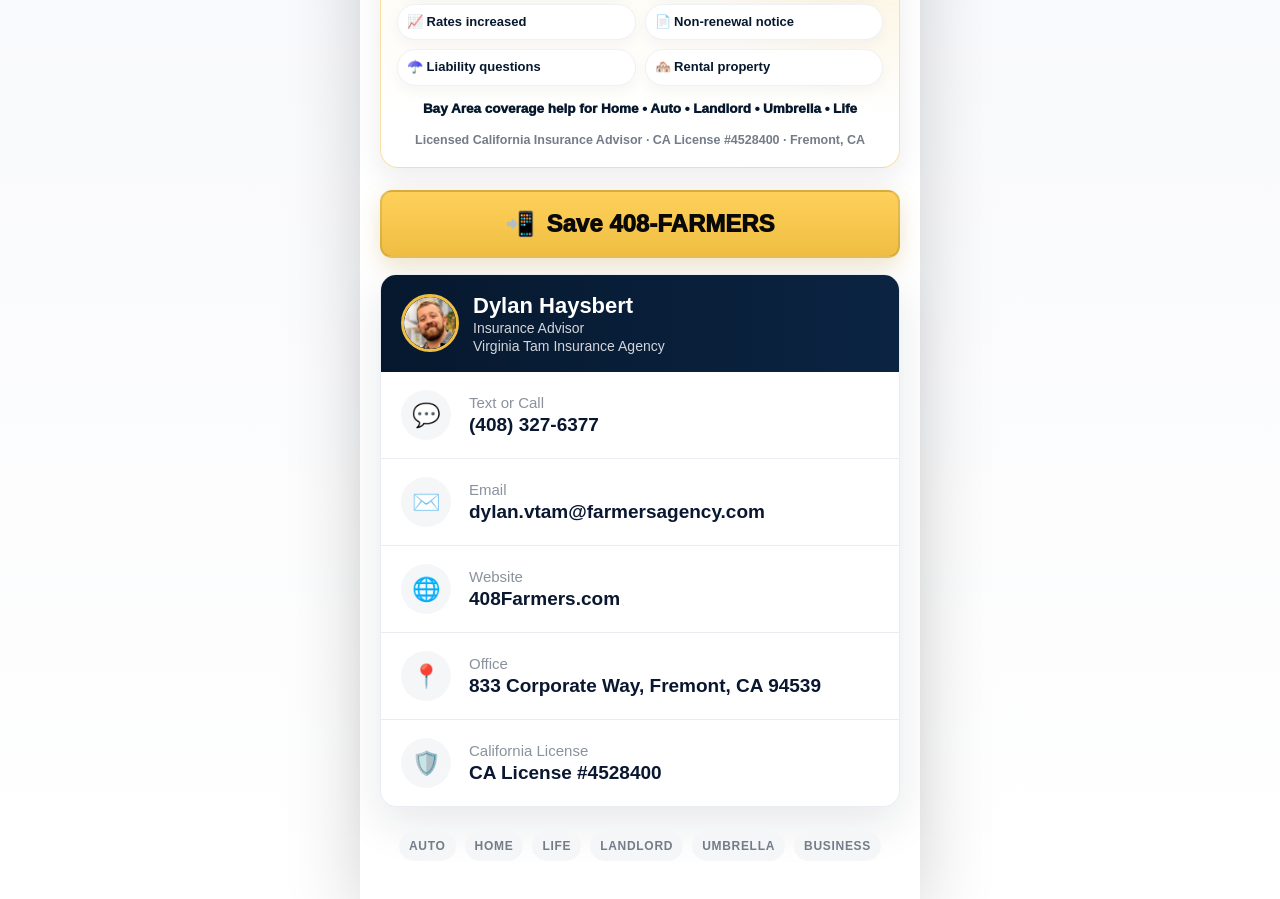
==== commit 17bcaf36: "Update index.html" ====
--- a/index.html
+++ b/index.html
@@ -28,8 +28,8 @@
       <p class="subhead">Get local answers before you buy, move, switch, or renew.</p>
 
       <div class="quick-actions" aria-label="Quick actions">
-        <a href="tel:4083276377" aria-label="Call Dylan" onclick="trackEvent('CallClicked', {location: 'hero'})">Call</a>
-        <a href="sms:+14083276377&body=Hi%20Dylan%2C%20I%20have%20an%20insurance%20question." aria-label="Text Dylan" onclick="trackEvent('TextClicked', {category: 'general', location: 'hero'})">Text</a>
+        <a href="tel:4083276377" aria-label="Call Dylan" onclick="trackEvent('CallClicked', {location: 'hero'})">Call Dylan</a>
+        <a href="sms:+14083276377&body=Hi%20Dylan%2C%20I%20have%20an%20insurance%20question." aria-label="Text Dylan" onclick="trackEvent('TextClicked', {category: 'general', location: 'hero'})">Text Dylan</a>
       </div>
     </section>
 
